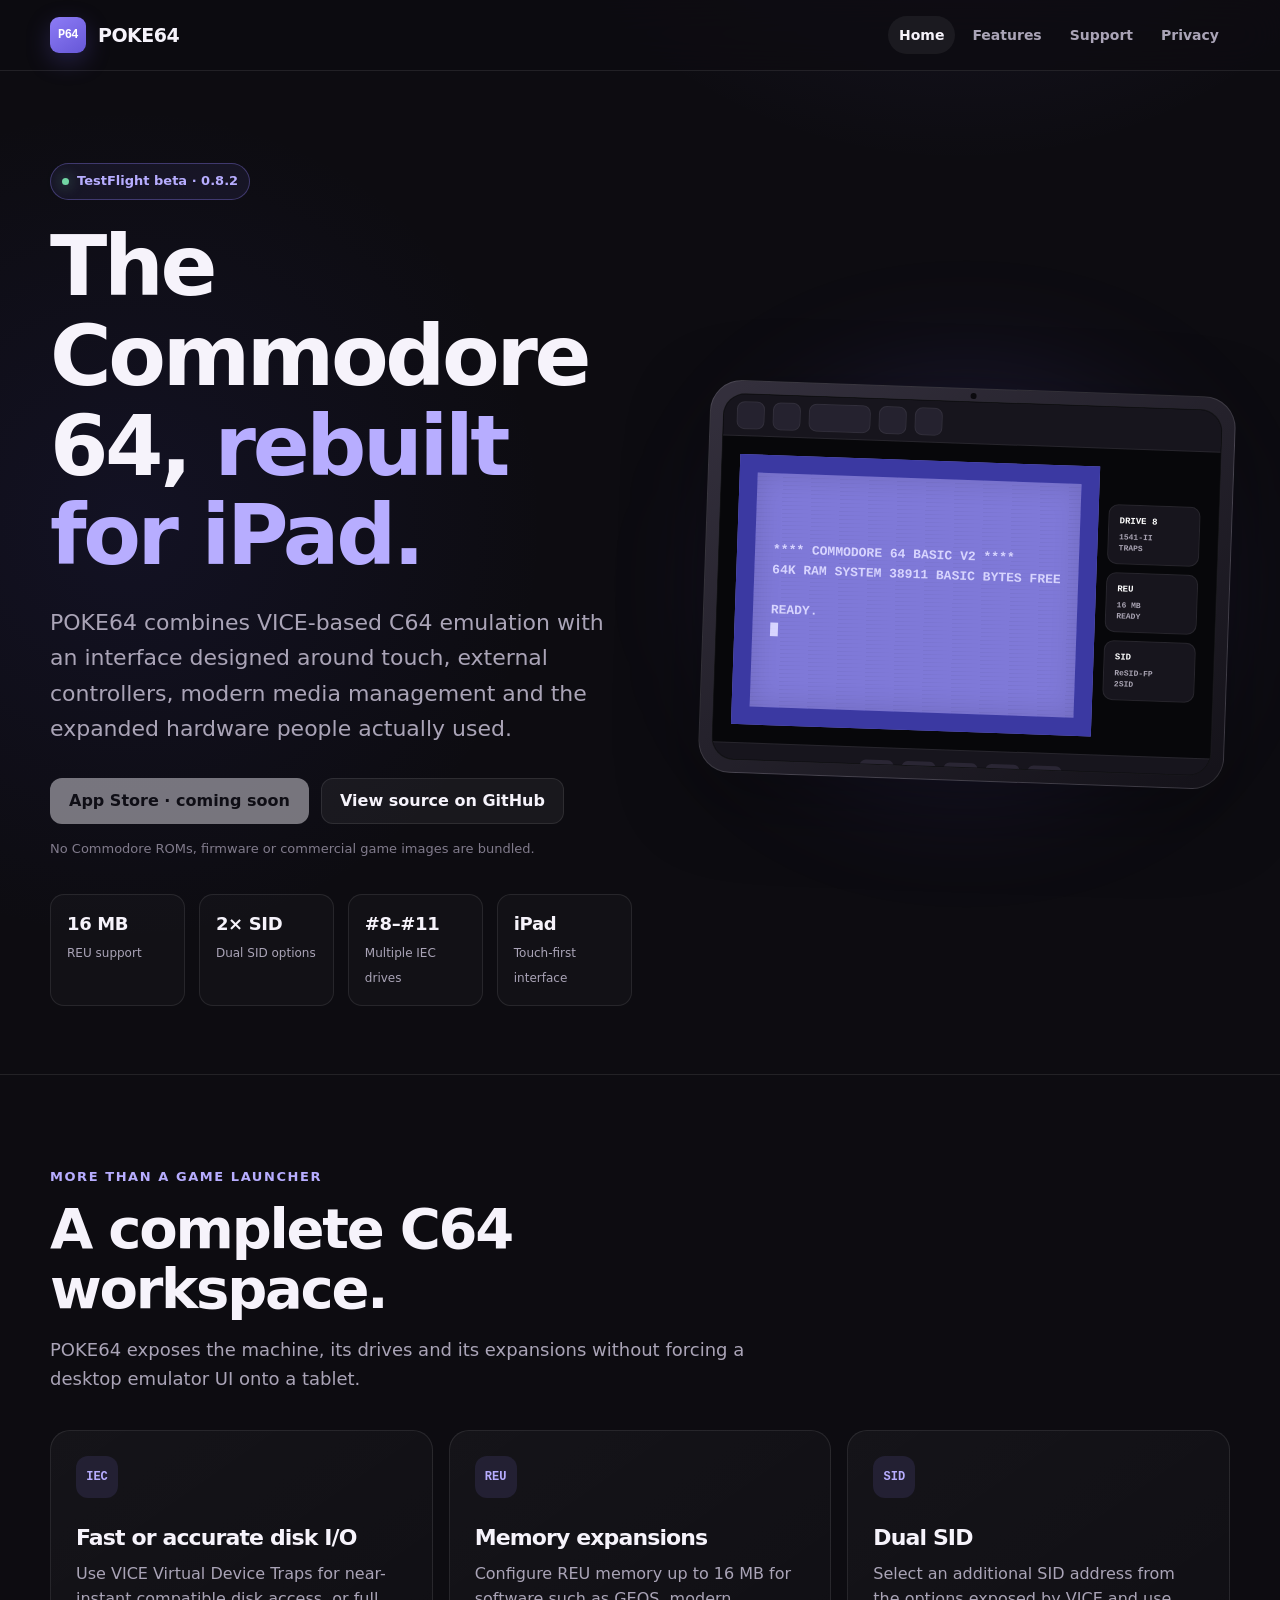
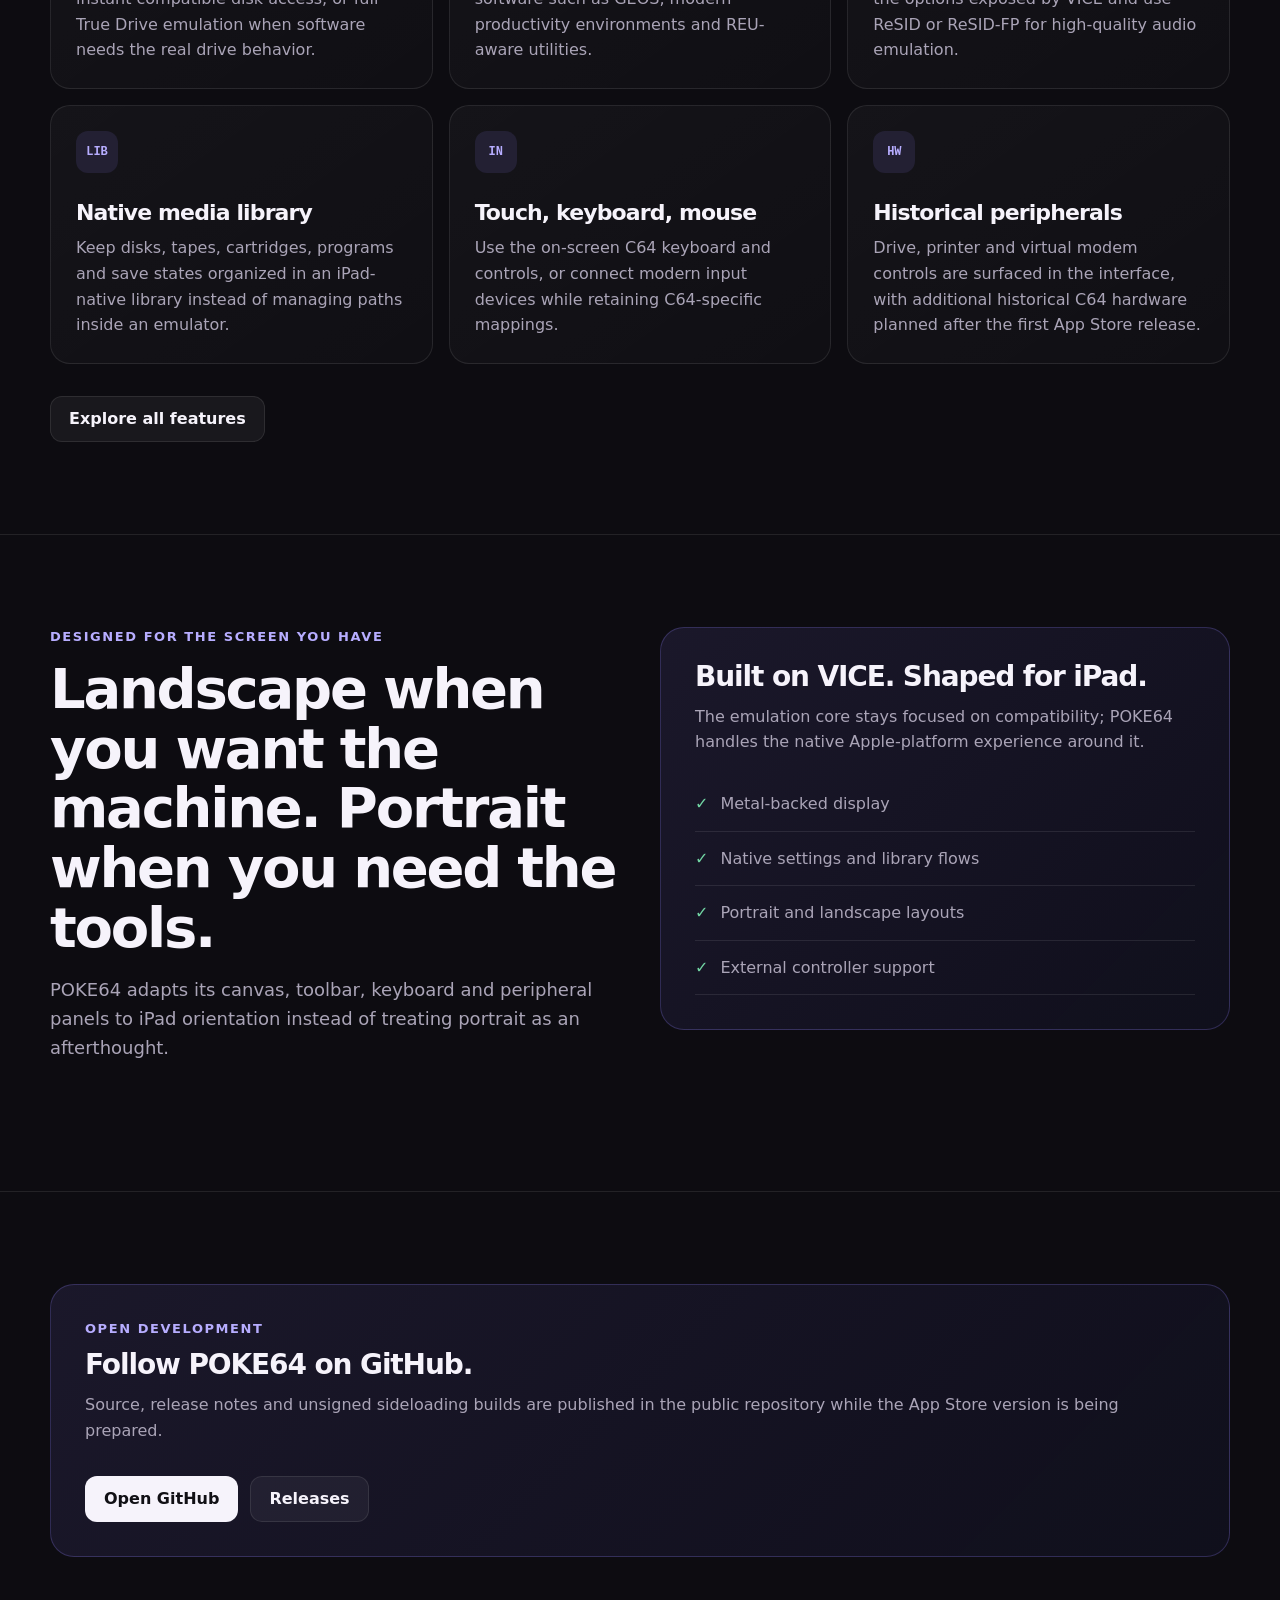
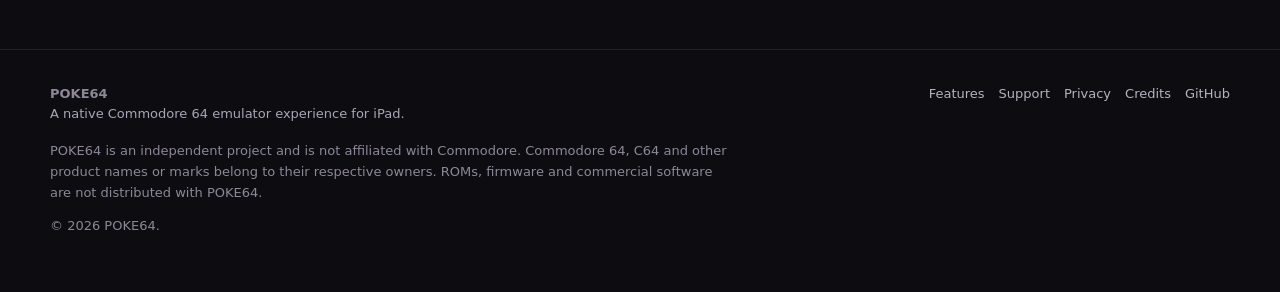
==== index.html @ 87b00bc0 "Initial POKE64 website" ====
<!doctype html>
<html lang="en">
<head>
  <meta charset="utf-8">
  <meta name="viewport" content="width=device-width, initial-scale=1">
  <title>POKE64 — Commodore 64 emulation for iPad</title>
  <meta name="description" content="POKE64 is a native iPad Commodore 64 emulator experience built on VICE, with modern media management, REU, Dual SID and advanced drive support.">
  <meta name="theme-color" content="#0d0c11">
  <meta property="og:type" content="website">
  <meta property="og:title" content="POKE64 — Commodore 64 emulation for iPad">
  <meta property="og:description" content="POKE64 is a native iPad Commodore 64 emulator experience built on VICE, with modern media management, REU, Dual SID and advanced drive support.">
  
  <link rel="icon" href="assets/img/favicon.svg" type="image/svg+xml">
  <link rel="manifest" href="site.webmanifest">
  <link rel="stylesheet" href="assets/css/main.css">
</head>
<body data-page="home">
  <header class="site-header">
    <div class="shell header-inner">
      <a class="brand" href="index.html" aria-label="POKE64 home">
        <span class="brand-mark" aria-hidden="true">P64</span>
        <span class="brand-word">POKE64</span>
      </a>
      <nav class="nav" aria-label="Primary navigation"><a href="index.html" data-nav="home">Home</a><a href="features.html" data-nav="features">Features</a><a href="support.html" data-nav="support">Support</a><a href="privacy.html" data-nav="privacy">Privacy</a></nav>
    </div>
  </header>

  <main>
<section class="hero">
  <div class="shell hero-grid">
    <div>
      <div class="eyebrow"><span class="eyebrow-dot"></span> TestFlight beta · 0.8.2</div>
      <h1>The Commodore 64, <span>rebuilt for iPad.</span></h1>
      <p class="lede">POKE64 combines VICE-based C64 emulation with an interface designed around touch, external controllers, modern media management and the expanded hardware people actually used.</p>
      <div class="actions">
        <a class="button primary is-disabled" href="#" data-site-link="appStore" aria-disabled="true">App Store · coming soon</a>
        <a class="button secondary" href="#" data-site-link="github">View source on GitHub</a>
      </div>
      <p class="hero-note">No Commodore ROMs, firmware or commercial game images are bundled.</p>
      <div class="stat-row" aria-label="POKE64 highlights">
        <div class="stat"><strong>16 MB</strong><span>REU support</span></div>
        <div class="stat"><strong>2× SID</strong><span>Dual SID options</span></div>
        <div class="stat"><strong>#8–#11</strong><span>Multiple IEC drives</span></div>
        <div class="stat"><strong>iPad</strong><span>Touch-first interface</span></div>
      </div>
    </div>

    <div class="device-stage" aria-label="Stylized POKE64 interface preview">
      <div class="glow"></div>
      <div class="ipad">
        <div class="screen">
          <div class="mock-toolbar" aria-hidden="true">
            <span class="mock-pill"></span><span class="mock-pill"></span><span class="mock-pill wide"></span><span class="mock-pill"></span><span class="mock-pill"></span>
          </div>
          <div class="c64-wrap">
            <div class="c64-display">
              <div class="c64-text">**** COMMODORE 64 BASIC V2 ****
64K RAM SYSTEM  38911 BASIC BYTES FREE

READY.
█</div>
            </div>
            <div class="mock-rail" aria-hidden="true">
              <div class="mock-card"><strong>DRIVE 8</strong>1541-II<br>TRAPS</div>
              <div class="mock-card"><strong>REU</strong>16 MB<br>READY</div>
              <div class="mock-card"><strong>SID</strong>ReSID-FP<br>2SID</div>
            </div>
          </div>
          <div class="mock-bottom" aria-hidden="true"><span class="key"></span><span class="key"></span><span class="key"></span><span class="key"></span><span class="key"></span></div>
        </div>
      </div>
    </div>
  </div>
</section>

<section class="section" id="features">
  <div class="shell">
    <div class="section-head">
      <div class="kicker">More than a game launcher</div>
      <h2>A complete C64 workspace.</h2>
      <p>POKE64 exposes the machine, its drives and its expansions without forcing a desktop emulator UI onto a tablet.</p>
    </div>
    <div class="cards">
      <article class="card"><div class="card-icon">IEC</div><h3>Fast or accurate disk I/O</h3><p>Use VICE Virtual Device Traps for near-instant compatible disk access, or full True Drive emulation when software needs the real drive behavior.</p></article>
      <article class="card"><div class="card-icon">REU</div><h3>Memory expansions</h3><p>Configure REU memory up to 16 MB for software such as GEOS, modern productivity environments and REU-aware utilities.</p></article>
      <article class="card"><div class="card-icon">SID</div><h3>Dual SID</h3><p>Select an additional SID address from the options exposed by VICE and use ReSID or ReSID-FP for high-quality audio emulation.</p></article>
      <article class="card"><div class="card-icon">LIB</div><h3>Native media library</h3><p>Keep disks, tapes, cartridges, programs and save states organized in an iPad-native library instead of managing paths inside an emulator.</p></article>
      <article class="card"><div class="card-icon">IN</div><h3>Touch, keyboard, mouse</h3><p>Use the on-screen C64 keyboard and controls, or connect modern input devices while retaining C64-specific mappings.</p></article>
      <article class="card"><div class="card-icon">HW</div><h3>Historical peripherals</h3><p>Drive, printer and virtual modem controls are surfaced in the interface, with additional historical C64 hardware planned after the first App Store release.</p></article>
    </div>
    <div class="actions"><a class="button secondary" href="features.html">Explore all features</a></div>
  </div>
</section>

<section class="section">
  <div class="shell split">
    <div class="section-head">
      <div class="kicker">Designed for the screen you have</div>
      <h2>Landscape when you want the machine. Portrait when you need the tools.</h2>
      <p>POKE64 adapts its canvas, toolbar, keyboard and peripheral panels to iPad orientation instead of treating portrait as an afterthought.</p>
    </div>
    <div class="callout">
      <h3>Built on VICE. Shaped for iPad.</h3>
      <p>The emulation core stays focused on compatibility; POKE64 handles the native Apple-platform experience around it.</p>
      <ul class="list-clean">
        <li>Metal-backed display</li>
        <li>Native settings and library flows</li>
        <li>Portrait and landscape layouts</li>
        <li>External controller support</li>
      </ul>
    </div>
  </div>
</section>

<section class="section">
  <div class="shell">
    <div class="callout">
      <div class="kicker">Open development</div>
      <h3>Follow POKE64 on GitHub.</h3>
      <p>Source, release notes and unsigned sideloading builds are published in the public repository while the App Store version is being prepared.</p>
      <div class="actions">
        <a class="button primary" href="#" data-site-link="github">Open GitHub</a>
        <a class="button secondary" href="#" data-site-link="releases">Releases</a>
      </div>
    </div>
  </div>
</section>
</main>

  <footer class="site-footer">
    <div class="shell">
      <div class="footer-grid">
        <div><strong>POKE64</strong><br><span class="muted">A native Commodore 64 emulator experience for iPad.</span></div>
        <div class="footer-links">
          <a href="features.html">Features</a>
          <a href="support.html">Support</a>
          <a href="privacy.html">Privacy</a>
          <a href="credits.html">Credits</a>
          <a href="#" data-site-link="github">GitHub</a>
        </div>
      </div>
      <p class="legal">POKE64 is an independent project and is not affiliated with Commodore. Commodore 64, C64 and other product names or marks belong to their respective owners. ROMs, firmware and commercial software are not distributed with POKE64.</p>
      <p>© <span data-current-year></span> POKE64.</p>
    </div>
  </footer>
  <script src="assets/js/config.js"></script>
  <script src="assets/js/site.js"></script>
</body>
</html>
---- assets/css/main.css ----
:root {
  --bg: #0d0c11;
  --bg-soft: #15131b;
  --panel: #1b1823;
  --panel-2: #201d2b;
  --text: #f6f3fb;
  --muted: #aaa4b7;
  --line: rgba(255,255,255,.09);
  --accent: #8d7cf6;
  --accent-2: #b7adff;
  --c64-blue: #3b39a2;
  --c64-light: #7f79d8;
  --success: #72d6a4;
  --max: 1180px;
  --shadow: 0 24px 80px rgba(0,0,0,.34);
}

* { box-sizing: border-box; }
html { scroll-behavior: smooth; }
body {
  margin: 0;
  background:
    radial-gradient(circle at 75% -10%, rgba(141,124,246,.15), transparent 32rem),
    radial-gradient(circle at 10% 15%, rgba(59,57,162,.13), transparent 26rem),
    var(--bg);
  color: var(--text);
  font-family: Inter, ui-sans-serif, system-ui, -apple-system, BlinkMacSystemFont, "SF Pro Display", "Segoe UI", sans-serif;
  line-height: 1.6;
  text-rendering: optimizeLegibility;
}

a { color: inherit; }
img { max-width: 100%; display: block; }
button, a { -webkit-tap-highlight-color: transparent; }

.shell { width: min(calc(100% - 40px), var(--max)); margin-inline: auto; }

.site-header {
  position: sticky;
  top: 0;
  z-index: 20;
  backdrop-filter: blur(18px);
  background: rgba(13,12,17,.78);
  border-bottom: 1px solid var(--line);
}
.header-inner {
  min-height: 70px;
  display: flex;
  align-items: center;
  justify-content: space-between;
  gap: 24px;
}
.brand {
  display: inline-flex;
  align-items: center;
  gap: 12px;
  text-decoration: none;
  font-weight: 800;
  letter-spacing: -.03em;
}
.brand-mark {
  width: 36px;
  height: 36px;
  border-radius: 9px;
  display: grid;
  place-items: center;
  background: linear-gradient(145deg, var(--accent), #6657d7);
  color: white;
  box-shadow: 0 8px 24px rgba(108,92,231,.25);
  font: 800 12px/1 ui-monospace, SFMono-Regular, Menlo, monospace;
}
.brand-word { font-size: 19px; }
.nav { display: flex; align-items: center; gap: 6px; flex-wrap: wrap; justify-content: flex-end; }
.nav a {
  text-decoration: none;
  color: var(--muted);
  padding: 8px 11px;
  border-radius: 999px;
  font-size: 14px;
  font-weight: 650;
}
.nav a:hover, .nav a[aria-current="page"] { color: var(--text); background: rgba(255,255,255,.06); }

.hero { padding: 92px 0 68px; }
.hero-grid {
  display: grid;
  grid-template-columns: 1.05fr .95fr;
  gap: 72px;
  align-items: center;
}
.eyebrow {
  display: inline-flex;
  align-items: center;
  gap: 8px;
  padding: 7px 11px;
  border: 1px solid rgba(141,124,246,.35);
  border-radius: 999px;
  color: var(--accent-2);
  background: rgba(141,124,246,.08);
  font-size: 13px;
  font-weight: 750;
}
.eyebrow-dot { width: 7px; height: 7px; border-radius: 50%; background: var(--success); box-shadow: 0 0 14px rgba(114,214,164,.7); }
h1, h2, h3 { line-height: 1.07; letter-spacing: -.04em; margin: 0; }
h1 { font-size: clamp(48px, 7vw, 84px); margin-top: 22px; max-width: 780px; }
h1 span { color: var(--accent-2); }
.lede { font-size: clamp(18px, 2vw, 22px); color: var(--muted); max-width: 720px; margin: 24px 0 0; }
.actions { display: flex; flex-wrap: wrap; gap: 12px; margin-top: 32px; }
.button {
  display: inline-flex;
  align-items: center;
  justify-content: center;
  min-height: 46px;
  padding: 0 18px;
  border-radius: 12px;
  text-decoration: none;
  font-weight: 750;
  border: 1px solid transparent;
  transition: transform .18s ease, background .18s ease, border-color .18s ease;
}
.button:hover { transform: translateY(-1px); }
.button.primary { background: var(--text); color: #111015; }
.button.secondary { background: rgba(255,255,255,.05); border-color: var(--line); color: var(--text); }
.button.is-disabled { opacity: .45; cursor: not-allowed; transform: none; }
.hero-note { margin-top: 15px; font-size: 13px; color: #817b8c; }

.device-stage { position: relative; min-height: 520px; display: grid; place-items: center; }
.glow { position: absolute; inset: 15% 10%; border-radius: 50%; background: rgba(108,92,231,.22); filter: blur(70px); }
.ipad {
  width: min(100%, 530px);
  aspect-ratio: 1.34;
  position: relative;
  border-radius: 32px;
  padding: 12px;
  background: linear-gradient(145deg, #34303d, #141219);
  border: 1px solid rgba(255,255,255,.11);
  box-shadow: var(--shadow);
  transform: rotate(2deg);
}
.ipad::after { content: ""; position: absolute; width: 6px; height: 6px; border-radius: 50%; background: #0b0a0e; left: 50%; top: 4px; transform: translateX(-50%); }
.screen {
  height: 100%;
  border-radius: 23px;
  overflow: hidden;
  background: #07070a;
  border: 1px solid rgba(255,255,255,.05);
  display: grid;
  grid-template-rows: 42px 1fr 52px;
}
.mock-toolbar { display: flex; align-items: center; gap: 8px; padding: 0 13px; border-bottom: 1px solid rgba(255,255,255,.07); background: #17151d; }
.mock-pill { width: 28px; height: 28px; border-radius: 8px; background: #25222f; border: 1px solid rgba(255,255,255,.06); }
.mock-pill.wide { width: 62px; }
.c64-wrap { display: grid; grid-template-columns: 1fr 92px; gap: 10px; padding: 18px; align-items: center; }
.c64-display {
  aspect-ratio: 4/3;
  background: var(--c64-light);
  border: 18px solid var(--c64-blue);
  display: grid;
  place-items: center;
  box-shadow: inset 0 0 28px rgba(0,0,0,.12);
  position: relative;
}
.c64-text {
  color: #d8d5ff;
  font: 700 clamp(9px, 1.2vw, 13px)/1.55 ui-monospace, SFMono-Regular, Menlo, monospace;
  white-space: pre-line;
  text-align: left;
}
.c64-display::after {
  content: "";
  position: absolute;
  inset: 0;
  background: repeating-linear-gradient(to bottom, transparent 0 3px, rgba(0,0,0,.045) 4px);
  pointer-events: none;
}
.mock-rail { display: grid; gap: 8px; }
.mock-card { padding: 10px; border-radius: 10px; border: 1px solid rgba(255,255,255,.07); background: #17151d; color: #a9a4b3; font: 600 8px/1.4 ui-monospace, monospace; }
.mock-card strong { color: white; display: block; margin-bottom: 3px; font-size: 9px; }
.mock-bottom { display: flex; align-items: center; justify-content: center; gap: 8px; border-top: 1px solid rgba(255,255,255,.07); background: #17151d; }
.key { height: 27px; min-width: 34px; border-radius: 6px; background: #2a2634; border-bottom: 2px solid #0f0e13; }

.stat-row { display: grid; grid-template-columns: repeat(4, 1fr); gap: 14px; margin-top: 34px; }
.stat { padding: 15px 16px; border: 1px solid var(--line); border-radius: 14px; background: rgba(255,255,255,.025); }
.stat strong { display: block; font-size: 18px; letter-spacing: -.02em; }
.stat span { color: var(--muted); font-size: 12px; }

.section { padding: 92px 0; border-top: 1px solid var(--line); }
.section-head { max-width: 720px; margin-bottom: 36px; }
.kicker { color: var(--accent-2); font-size: 13px; font-weight: 800; text-transform: uppercase; letter-spacing: .12em; margin-bottom: 11px; }
h2 { font-size: clamp(34px, 5vw, 56px); }
.section-head p, .body-copy { color: var(--muted); font-size: 18px; margin: 18px 0 0; }

.cards { display: grid; grid-template-columns: repeat(3, 1fr); gap: 16px; }
.card { min-height: 245px; padding: 25px; border-radius: 20px; border: 1px solid var(--line); background: linear-gradient(145deg, rgba(255,255,255,.035), rgba(255,255,255,.014)); }
.card-icon { width: 42px; height: 42px; display: grid; place-items: center; border-radius: 12px; background: rgba(141,124,246,.12); color: var(--accent-2); font: 800 12px/1 ui-monospace, monospace; margin-bottom: 28px; }
.card h3 { font-size: 22px; margin-bottom: 11px; }
.card p { margin: 0; color: var(--muted); }

.split { display: grid; grid-template-columns: 1fr 1fr; gap: 40px; align-items: start; }
.list-clean { list-style: none; padding: 0; margin: 22px 0 0; }
.list-clean li { padding: 14px 0; border-bottom: 1px solid var(--line); display: flex; gap: 12px; color: var(--muted); }
.list-clean li::before { content: "✓"; color: var(--success); font-weight: 900; }

.callout { padding: 34px; border-radius: 24px; border: 1px solid rgba(141,124,246,.25); background: linear-gradient(135deg, rgba(141,124,246,.11), rgba(59,57,162,.08)); }
.callout h3 { font-size: 28px; }
.callout p { color: var(--muted); margin: 12px 0 0; }

.page-hero { padding: 78px 0 54px; border-bottom: 1px solid var(--line); }
.page-hero h1 { font-size: clamp(42px, 6vw, 68px); max-width: 900px; }
.page-hero p { max-width: 760px; color: var(--muted); font-size: 20px; margin: 18px 0 0; }
.prose { width: min(calc(100% - 40px), 860px); margin: 0 auto; padding: 68px 0 100px; }
.prose h2 { font-size: 30px; margin: 52px 0 14px; }
.prose h3 { font-size: 21px; margin: 32px 0 10px; }
.prose p, .prose li { color: #c0bac9; }
.prose ul { padding-left: 22px; }
.prose a { color: var(--accent-2); }
.notice { padding: 18px 20px; border: 1px solid var(--line); border-radius: 14px; background: var(--panel); color: var(--muted); }
.support-grid { display: grid; grid-template-columns: repeat(2, 1fr); gap: 16px; margin: 30px 0 12px; }
.support-card { padding: 24px; border: 1px solid var(--line); background: var(--panel); border-radius: 18px; }
.support-card h3 { margin-top: 0; }

.site-footer { border-top: 1px solid var(--line); padding: 34px 0 42px; color: #8d8797; font-size: 13px; }
.footer-grid { display: flex; justify-content: space-between; gap: 26px; align-items: flex-start; }
.footer-links { display: flex; flex-wrap: wrap; gap: 14px; }
.footer-links a { color: #b8b1c1; text-decoration: none; }
.footer-links a:hover { text-decoration: underline; }
.legal { max-width: 680px; margin-top: 16px; }

.mono { font-family: ui-monospace, SFMono-Regular, Menlo, Consolas, monospace; }
.muted { color: var(--muted); }

@media (max-width: 900px) {
  .hero { padding-top: 64px; }
  .hero-grid, .split { grid-template-columns: 1fr; }
  .hero-grid { gap: 36px; }
  .device-stage { min-height: 0; }
  .ipad { transform: none; }
  .cards { grid-template-columns: 1fr 1fr; }
  .stat-row { grid-template-columns: 1fr 1fr; }
}

@media (max-width: 620px) {
  .shell { width: min(calc(100% - 28px), var(--max)); }
  .header-inner { min-height: auto; padding: 12px 0; align-items: flex-start; flex-direction: column; gap: 9px; }
  .nav { justify-content: flex-start; gap: 2px; }
  .nav a { padding: 7px 9px; }
  .hero { padding: 52px 0 52px; }
  .cards, .support-grid { grid-template-columns: 1fr; }
  .section { padding: 68px 0; }
  .c64-wrap { grid-template-columns: 1fr; padding: 12px; }
  .mock-rail { grid-template-columns: repeat(3, 1fr); }
  .mock-card { min-height: 50px; }
  .ipad { border-radius: 24px; }
  .screen { border-radius: 16px; }
  .footer-grid { flex-direction: column; }
}

@media (prefers-reduced-motion: reduce) {
  html { scroll-behavior: auto; }
  * { transition: none !important; }
}
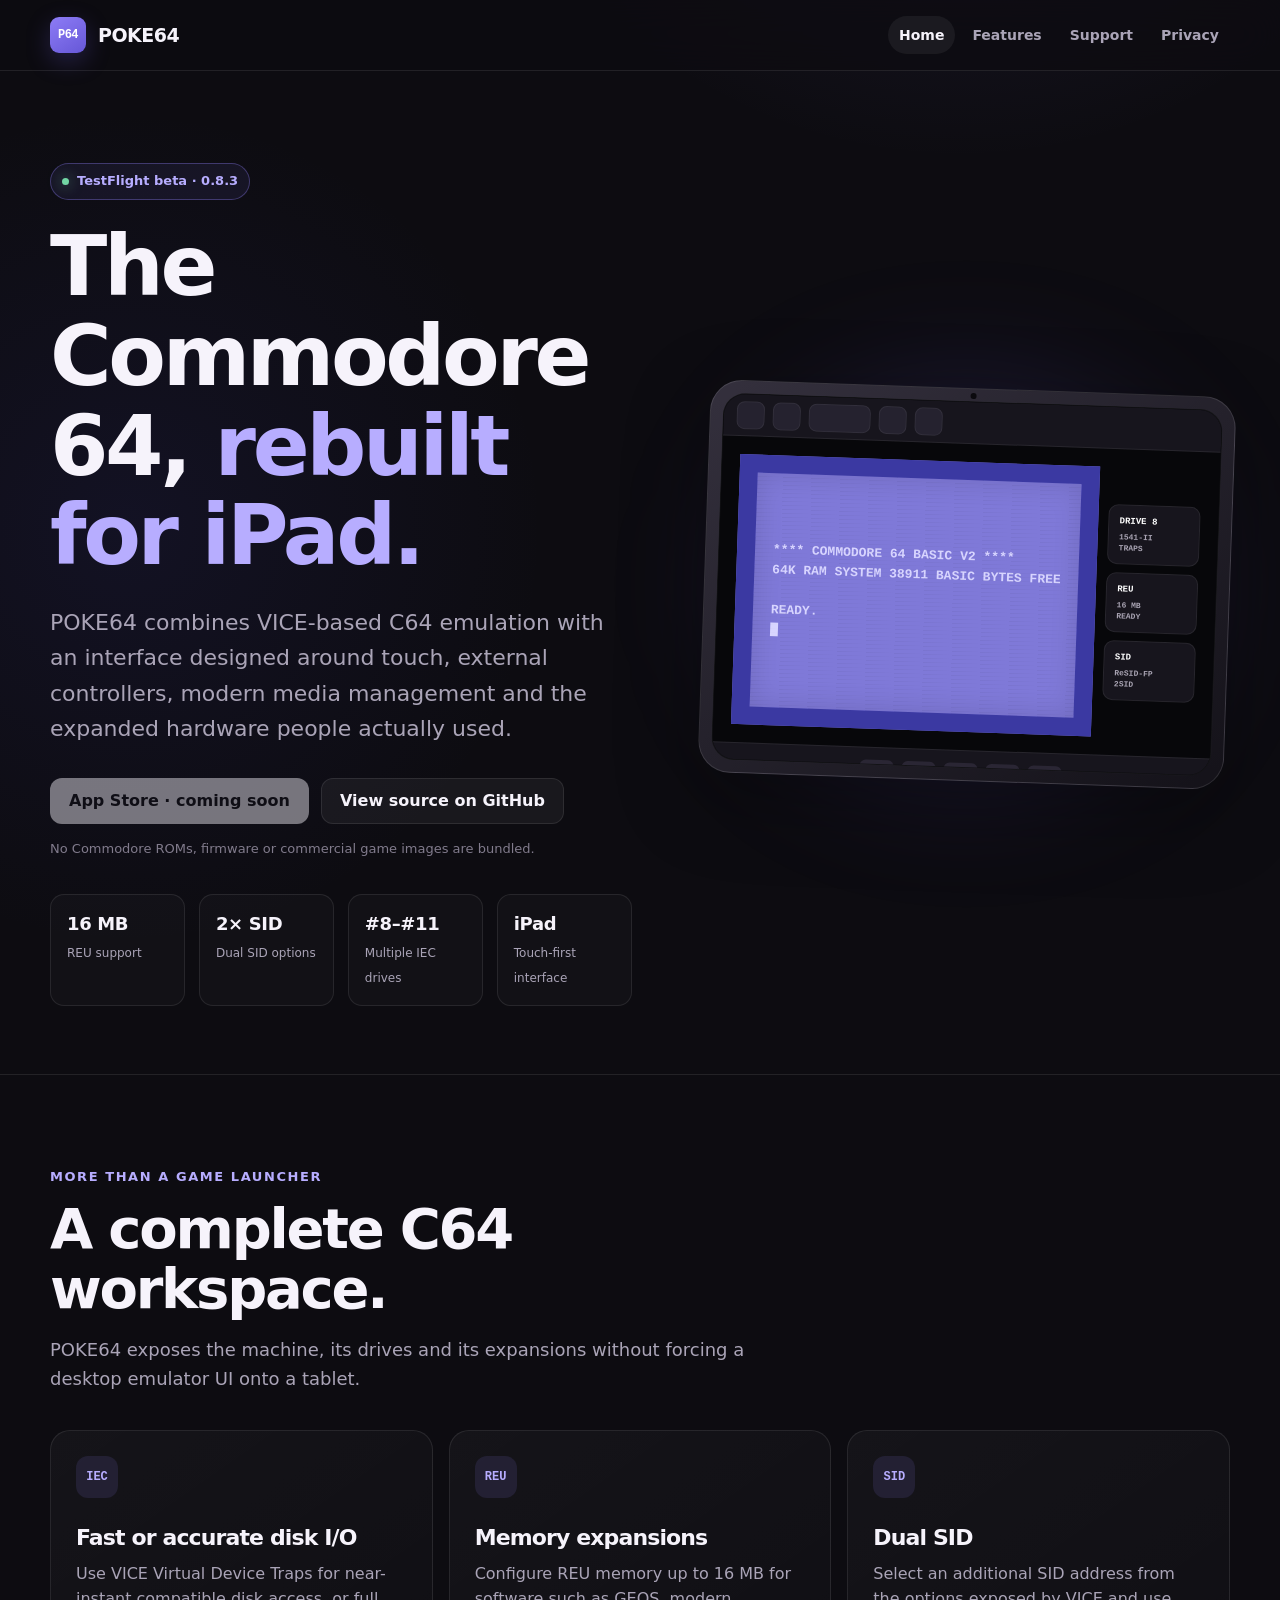
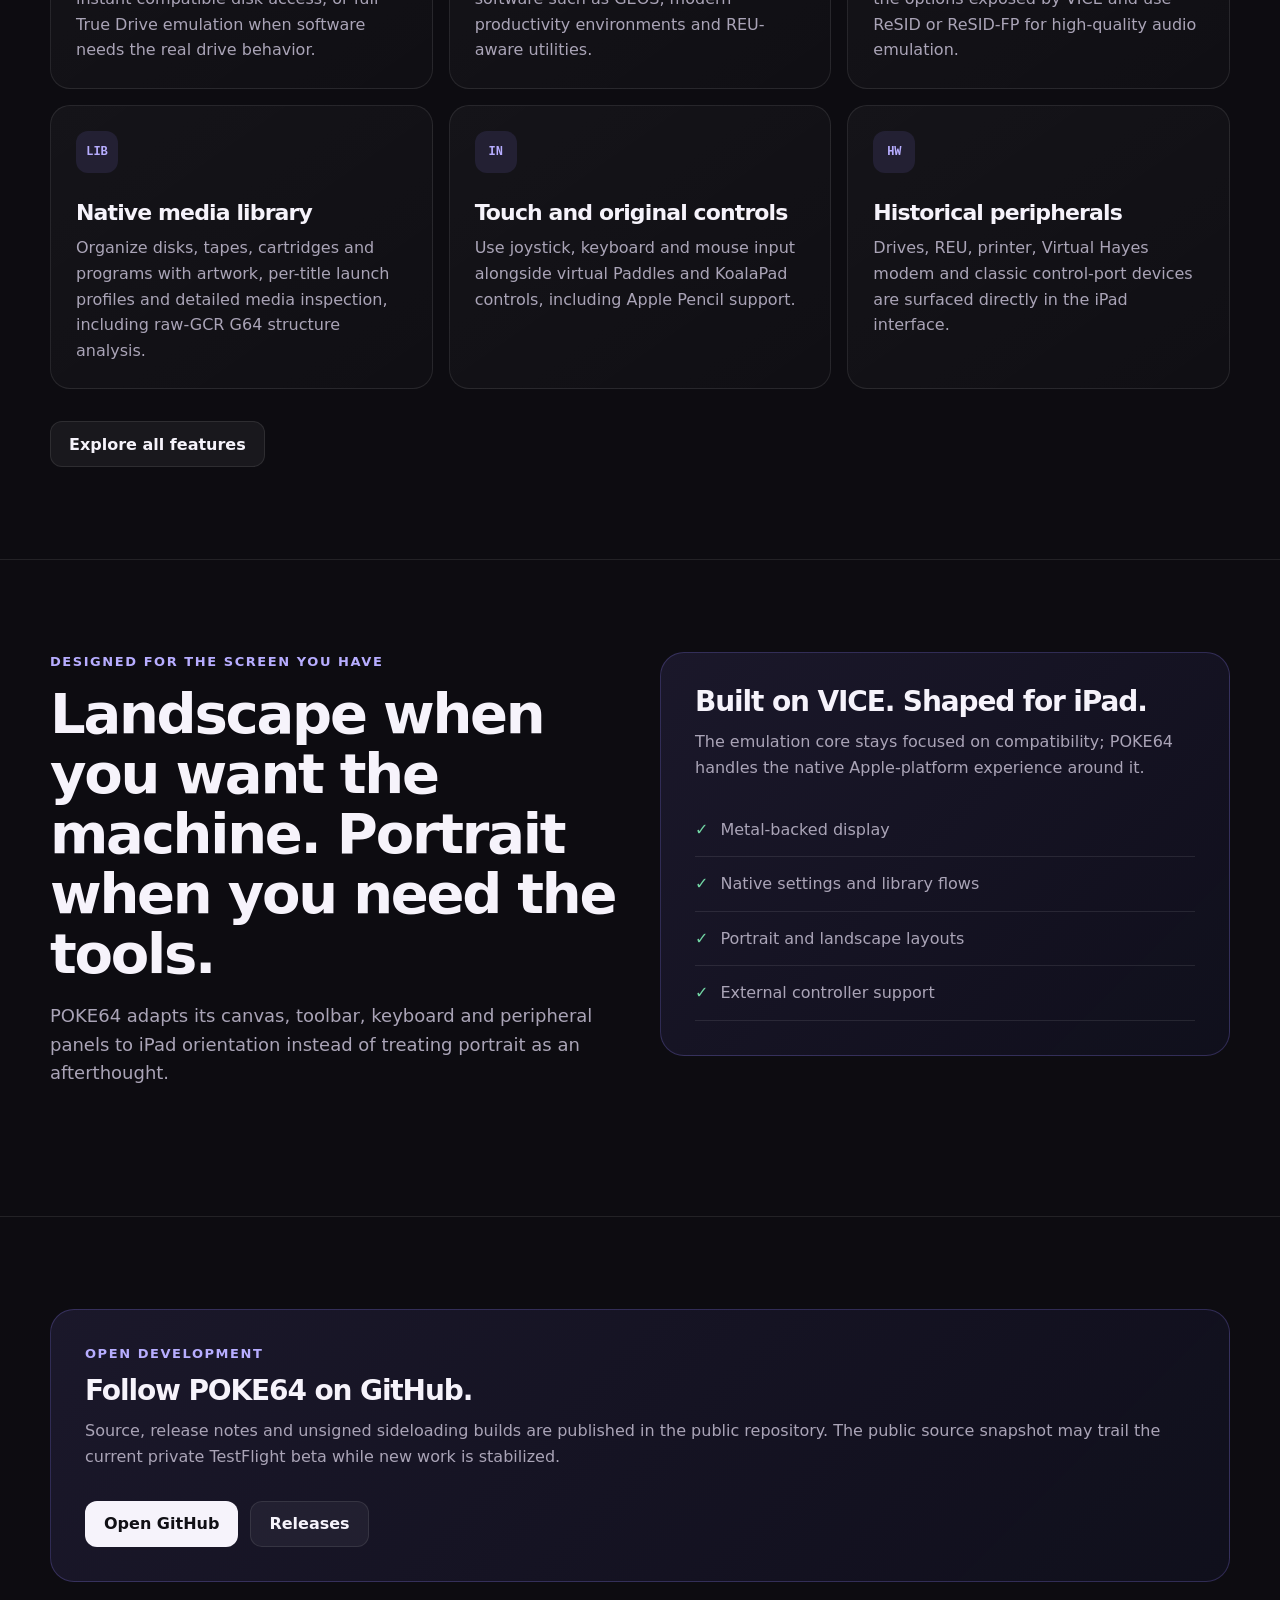
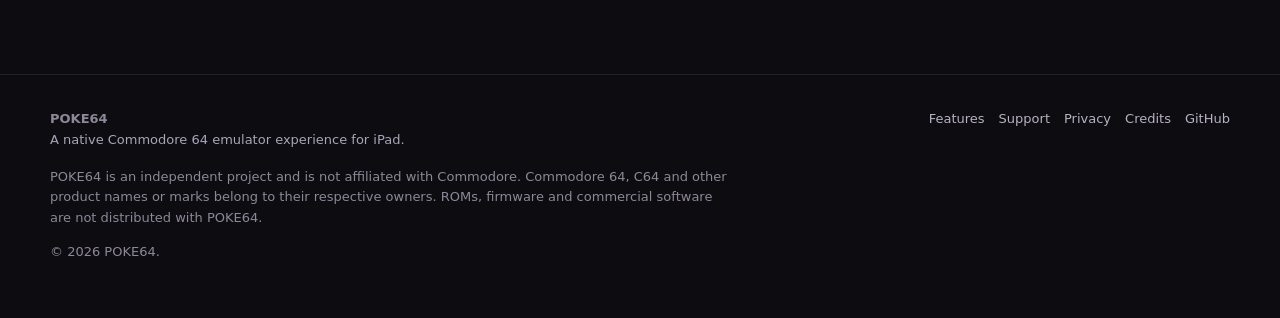
==== commit 8aeb5cc7: "docs: update website for TestFlight 0.8.3" ====
--- a/index.html
+++ b/index.html
@@ -29,7 +29,7 @@
 <section class="hero">
   <div class="shell hero-grid">
     <div>
-      <div class="eyebrow"><span class="eyebrow-dot"></span> TestFlight beta · 0.8.2</div>
+      <div class="eyebrow"><span class="eyebrow-dot"></span> TestFlight beta · 0.8.3</div>
       <h1>The Commodore 64, <span>rebuilt for iPad.</span></h1>
       <p class="lede">POKE64 combines VICE-based C64 emulation with an interface designed around touch, external controllers, modern media management and the expanded hardware people actually used.</p>
       <div class="actions">
@@ -84,9 +84,9 @@
       <article class="card"><div class="card-icon">IEC</div><h3>Fast or accurate disk I/O</h3><p>Use VICE Virtual Device Traps for near-instant compatible disk access, or full True Drive emulation when software needs the real drive behavior.</p></article>
       <article class="card"><div class="card-icon">REU</div><h3>Memory expansions</h3><p>Configure REU memory up to 16 MB for software such as GEOS, modern productivity environments and REU-aware utilities.</p></article>
       <article class="card"><div class="card-icon">SID</div><h3>Dual SID</h3><p>Select an additional SID address from the options exposed by VICE and use ReSID or ReSID-FP for high-quality audio emulation.</p></article>
-      <article class="card"><div class="card-icon">LIB</div><h3>Native media library</h3><p>Keep disks, tapes, cartridges, programs and save states organized in an iPad-native library instead of managing paths inside an emulator.</p></article>
-      <article class="card"><div class="card-icon">IN</div><h3>Touch, keyboard, mouse</h3><p>Use the on-screen C64 keyboard and controls, or connect modern input devices while retaining C64-specific mappings.</p></article>
-      <article class="card"><div class="card-icon">HW</div><h3>Historical peripherals</h3><p>Drive, printer and virtual modem controls are surfaced in the interface, with additional historical C64 hardware planned after the first App Store release.</p></article>
+      <article class="card"><div class="card-icon">LIB</div><h3>Native media library</h3><p>Organize disks, tapes, cartridges and programs with artwork, per-title launch profiles and detailed media inspection, including raw-GCR G64 structure analysis.</p></article>
+      <article class="card"><div class="card-icon">IN</div><h3>Touch and original controls</h3><p>Use joystick, keyboard and mouse input alongside virtual Paddles and KoalaPad controls, including Apple Pencil support.</p></article>
+      <article class="card"><div class="card-icon">HW</div><h3>Historical peripherals</h3><p>Drives, REU, printer, Virtual Hayes modem and classic control-port devices are surfaced directly in the iPad interface.</p></article>
     </div>
     <div class="actions"><a class="button secondary" href="features.html">Explore all features</a></div>
   </div>
@@ -117,7 +117,7 @@
     <div class="callout">
       <div class="kicker">Open development</div>
       <h3>Follow POKE64 on GitHub.</h3>
-      <p>Source, release notes and unsigned sideloading builds are published in the public repository while the App Store version is being prepared.</p>
+      <p>Source, release notes and unsigned sideloading builds are published in the public repository. The public source snapshot may trail the current private TestFlight beta while new work is stabilized.</p>
       <div class="actions">
         <a class="button primary" href="#" data-site-link="github">Open GitHub</a>
         <a class="button secondary" href="#" data-site-link="releases">Releases</a>
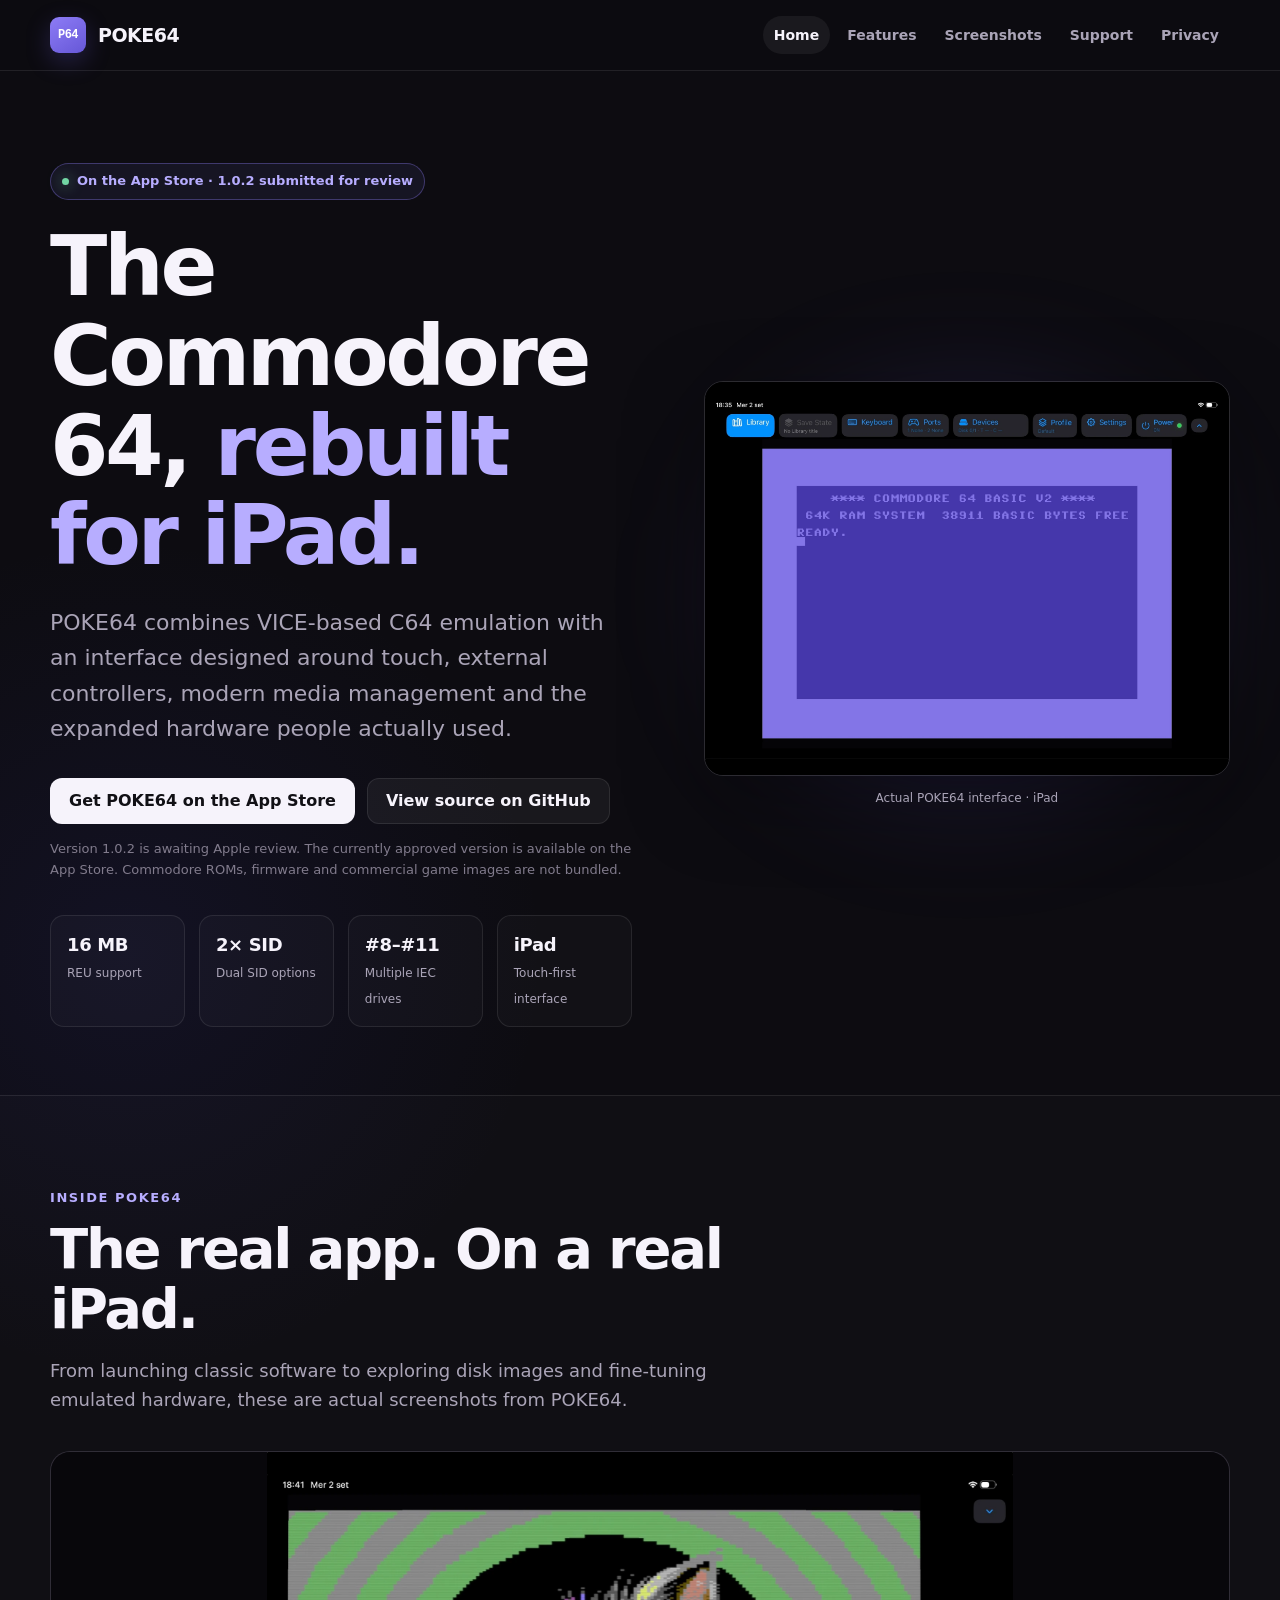
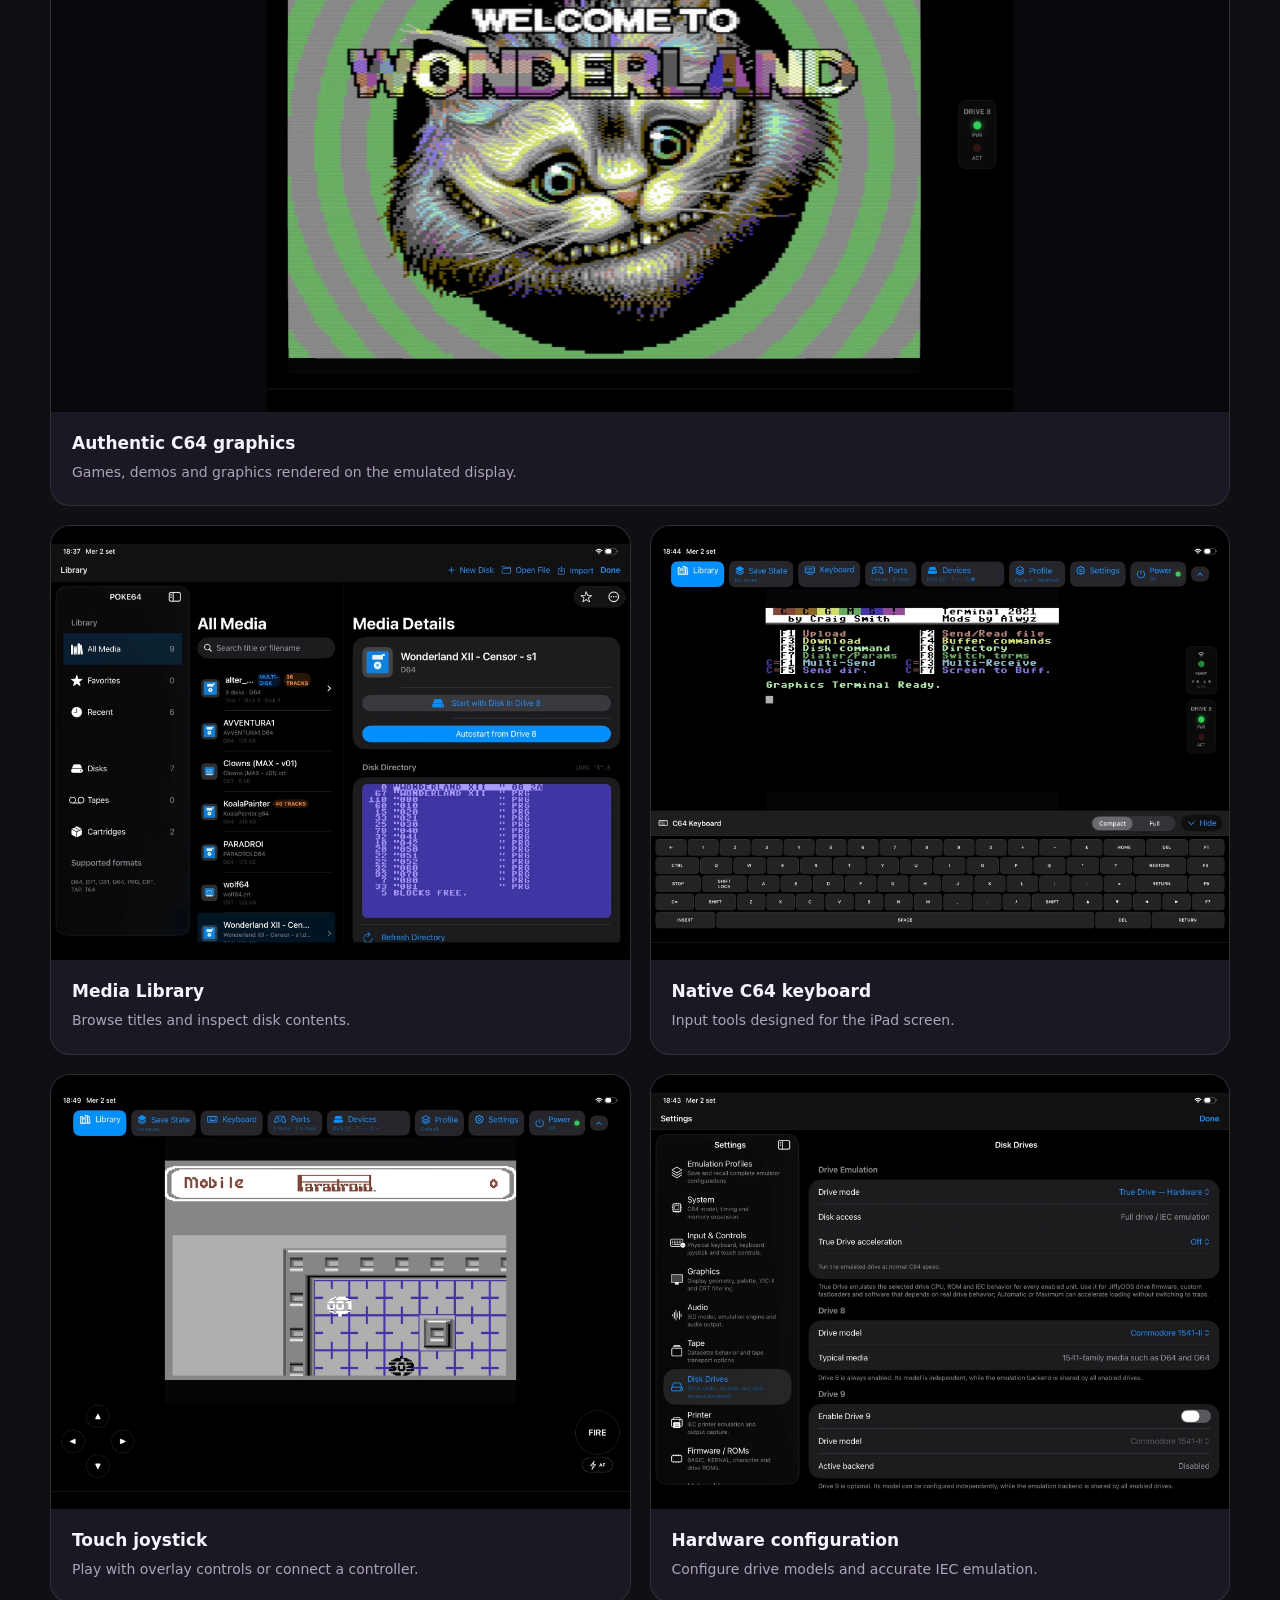
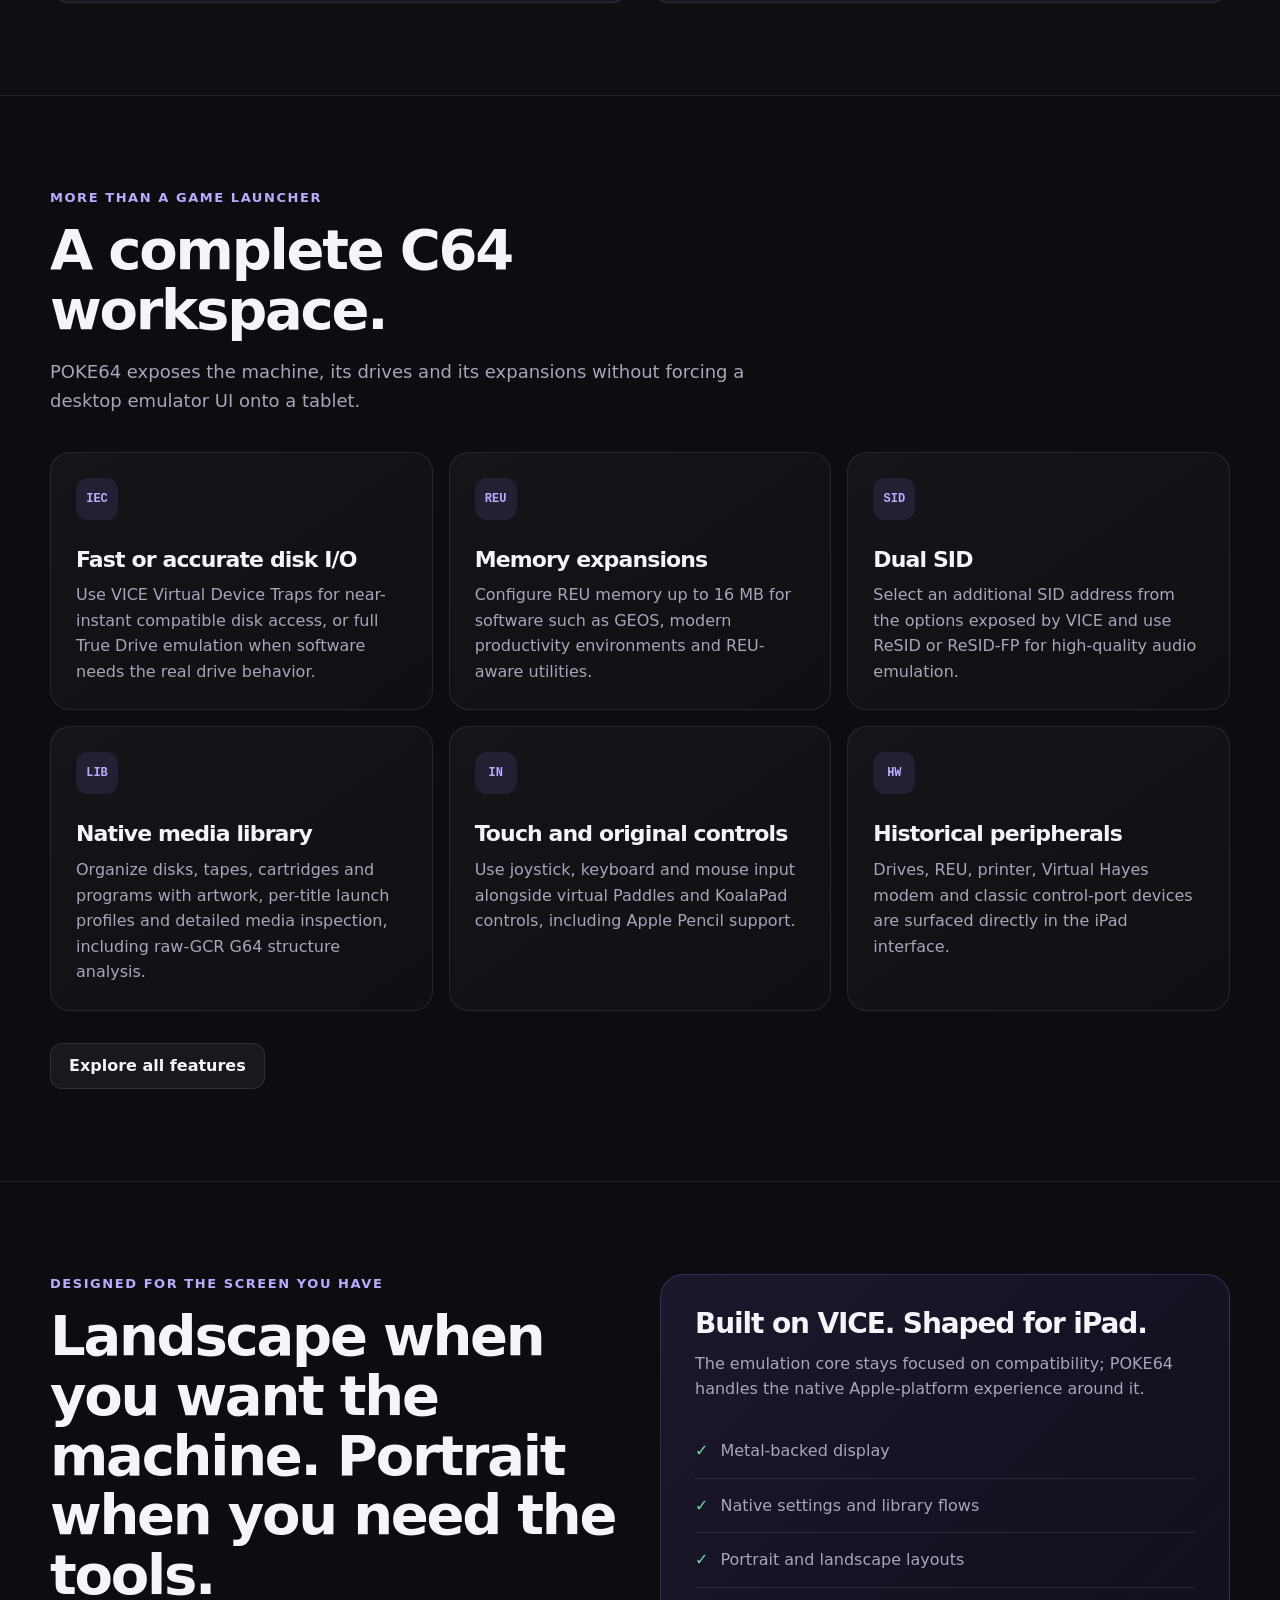
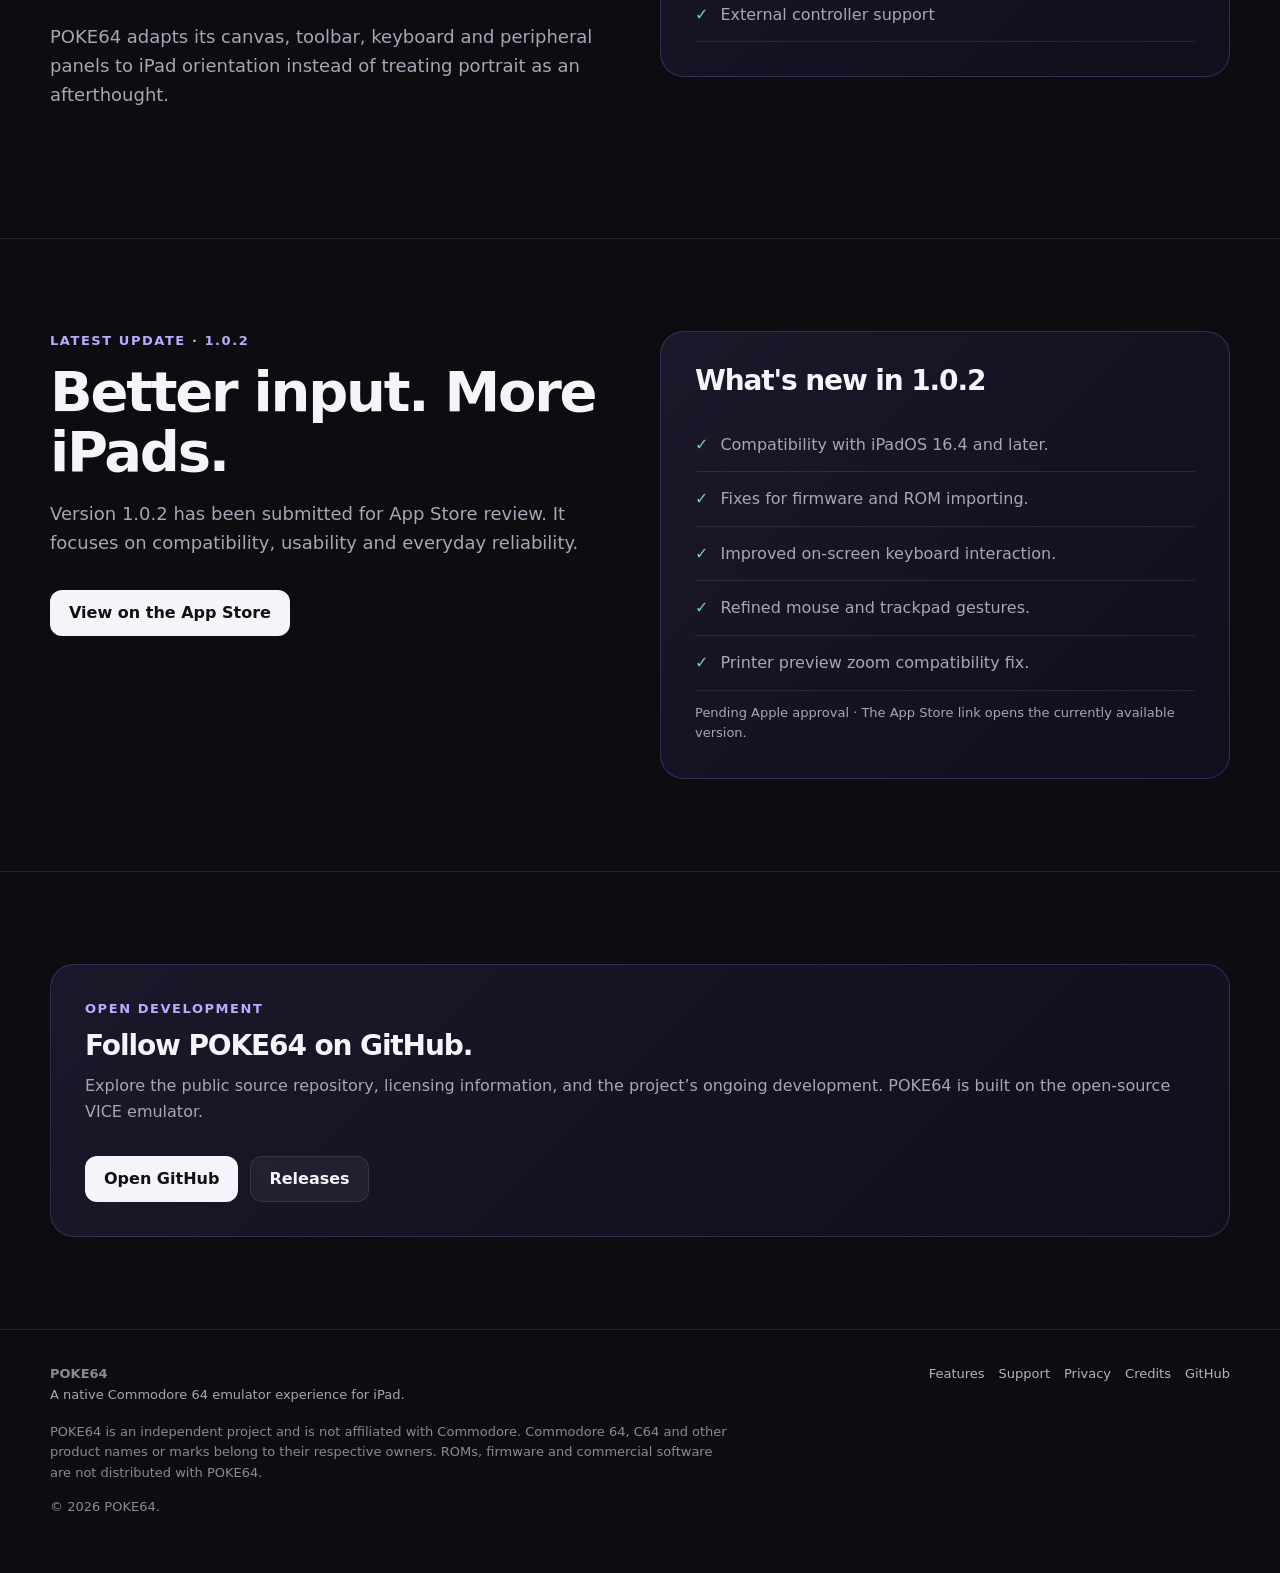
==== commit c583ea48: "website: add real screenshots and App Store launch updates" ====
--- a/index.html
+++ b/index.html
@@ -7,6 +7,7 @@
   <meta name="description" content="POKE64 is a native iPad Commodore 64 emulator experience built on VICE, with modern media management, REU, Dual SID and advanced drive support.">
   <meta name="theme-color" content="#0d0c11">
   <meta property="og:type" content="website">
+  <meta property="og:image" content="https://alexain.github.io/poke64-website/assets/screenshots/hero-c64.webp">
   <meta property="og:title" content="POKE64 — Commodore 64 emulation for iPad">
   <meta property="og:description" content="POKE64 is a native iPad Commodore 64 emulator experience built on VICE, with modern media management, REU, Dual SID and advanced drive support.">
   
@@ -21,7 +22,7 @@
         <span class="brand-mark" aria-hidden="true">P64</span>
         <span class="brand-word">POKE64</span>
       </a>
-      <nav class="nav" aria-label="Primary navigation"><a href="index.html" data-nav="home">Home</a><a href="features.html" data-nav="features">Features</a><a href="support.html" data-nav="support">Support</a><a href="privacy.html" data-nav="privacy">Privacy</a></nav>
+      <nav class="nav" aria-label="Primary navigation"><a href="index.html" data-nav="home">Home</a><a href="features.html" data-nav="features">Features</a><a href="index.html#screenshots">Screenshots</a><a href="support.html" data-nav="support">Support</a><a href="privacy.html" data-nav="privacy">Privacy</a></nav>
     </div>
   </header>
 
@@ -29,14 +30,14 @@
 <section class="hero">
   <div class="shell hero-grid">
     <div>
-      <div class="eyebrow"><span class="eyebrow-dot"></span> TestFlight beta · 0.8.3</div>
+      <div class="eyebrow"><span class="eyebrow-dot"></span> On the App Store · 1.0.2 submitted for review</div>
       <h1>The Commodore 64, <span>rebuilt for iPad.</span></h1>
       <p class="lede">POKE64 combines VICE-based C64 emulation with an interface designed around touch, external controllers, modern media management and the expanded hardware people actually used.</p>
       <div class="actions">
-        <a class="button primary is-disabled" href="#" data-site-link="appStore" aria-disabled="true">App Store · coming soon</a>
+        <a class="button primary" href="#" data-site-link="appStore">Get POKE64 on the App Store</a>
         <a class="button secondary" href="#" data-site-link="github">View source on GitHub</a>
       </div>
-      <p class="hero-note">No Commodore ROMs, firmware or commercial game images are bundled.</p>
+      <p class="hero-note">Version 1.0.2 is awaiting Apple review. The currently approved version is available on the App Store. Commodore ROMs, firmware and commercial game images are not bundled.</p>
       <div class="stat-row" aria-label="POKE64 highlights">
         <div class="stat"><strong>16 MB</strong><span>REU support</span></div>
         <div class="stat"><strong>2× SID</strong><span>Dual SID options</span></div>
@@ -45,30 +46,29 @@
       </div>
     </div>
 
-    <div class="device-stage" aria-label="Stylized POKE64 interface preview">
-      <div class="glow"></div>
-      <div class="ipad">
-        <div class="screen">
-          <div class="mock-toolbar" aria-hidden="true">
-            <span class="mock-pill"></span><span class="mock-pill"></span><span class="mock-pill wide"></span><span class="mock-pill"></span><span class="mock-pill"></span>
-          </div>
-          <div class="c64-wrap">
-            <div class="c64-display">
-              <div class="c64-text">**** COMMODORE 64 BASIC V2 ****
-64K RAM SYSTEM  38911 BASIC BYTES FREE
+    <div class="device-stage">
+      <div class="glow" aria-hidden="true"></div>
+      <figure class="hero-shot">
+        <img src="assets/screenshots/hero-c64.webp" width="2048" height="1536" alt="Actual POKE64 on iPad: Commodore 64 BASIC screen with the native POKE64 toolbar" fetchpriority="high">
+        <figcaption>Actual POKE64 interface · iPad</figcaption>
+      </figure>
+    </div>
+  </div>
+</section>
 
-READY.
-█</div>
-            </div>
-            <div class="mock-rail" aria-hidden="true">
-              <div class="mock-card"><strong>DRIVE 8</strong>1541-II<br>TRAPS</div>
-              <div class="mock-card"><strong>REU</strong>16 MB<br>READY</div>
-              <div class="mock-card"><strong>SID</strong>ReSID-FP<br>2SID</div>
-            </div>
-          </div>
-          <div class="mock-bottom" aria-hidden="true"><span class="key"></span><span class="key"></span><span class="key"></span><span class="key"></span><span class="key"></span></div>
-        </div>
-      </div>
+<section class="section showcase" id="screenshots">
+  <div class="shell">
+    <div class="section-head">
+      <div class="kicker">Inside POKE64</div>
+      <h2>The real app. On a real iPad.</h2>
+      <p>From launching classic software to exploring disk images and fine-tuning emulated hardware, these are actual screenshots from POKE64.</p>
+    </div>
+    <div class="showcase-grid">
+      <figure class="showcase-item showcase-wide"><img src="assets/screenshots/wonderland.webp" width="2048" height="1536" loading="lazy" alt="Wonderland graphics displayed in the POKE64 emulator"><figcaption><strong>Authentic C64 graphics</strong><span>Games, demos and graphics rendered on the emulated display.</span></figcaption></figure>
+      <figure class="showcase-item"><img src="assets/screenshots/library.webp" width="2048" height="1536" loading="lazy" alt="POKE64 Library browsing media and disk directory"><figcaption><strong>Media Library</strong><span>Browse titles and inspect disk contents.</span></figcaption></figure>
+      <figure class="showcase-item"><img src="assets/screenshots/keyboard.webp" width="2048" height="1536" loading="lazy" alt="On-screen Commodore 64 keyboard and terminal running in POKE64"><figcaption><strong>Native C64 keyboard</strong><span>Input tools designed for the iPad screen.</span></figcaption></figure>
+      <figure class="showcase-item"><img src="assets/screenshots/joystick.webp" width="2048" height="1536" loading="lazy" alt="Virtual joystick and Fire button around a C64 game"><figcaption><strong>Touch joystick</strong><span>Play with overlay controls or connect a controller.</span></figcaption></figure>
+      <figure class="showcase-item"><img src="assets/screenshots/disk-drives.webp" width="2048" height="1536" loading="lazy" alt="POKE64 drive settings with True Drive emulation and drive model selections"><figcaption><strong>Hardware configuration</strong><span>Configure drive models and accurate IEC emulation.</span></figcaption></figure>
     </div>
   </div>
 </section>
@@ -112,12 +112,34 @@
   </div>
 </section>
 
+<section class="section" id="whats-new">
+  <div class="shell split updates-grid">
+    <div class="section-head">
+      <div class="kicker">Latest update · 1.0.2</div>
+      <h2>Better input. More iPads.</h2>
+      <p>Version 1.0.2 has been submitted for App Store review. It focuses on compatibility, usability and everyday reliability.</p>
+      <div class="actions"><a class="button primary" href="#" data-site-link="appStore">View on the App Store</a></div>
+    </div>
+    <div class="callout">
+      <h3>What's new in 1.0.2</h3>
+      <ul class="list-clean">
+        <li>Compatibility with iPadOS 16.4 and later.</li>
+        <li>Fixes for firmware and ROM importing.</li>
+        <li>Improved on-screen keyboard interaction.</li>
+        <li>Refined mouse and trackpad gestures.</li>
+        <li>Printer preview zoom compatibility fix.</li>
+      </ul>
+      <p class="release-status">Pending Apple approval · The App Store link opens the currently available version.</p>
+    </div>
+  </div>
+</section>
+
 <section class="section">
   <div class="shell">
     <div class="callout">
       <div class="kicker">Open development</div>
       <h3>Follow POKE64 on GitHub.</h3>
-      <p>Source, release notes and unsigned sideloading builds are published in the public repository. The public source snapshot may trail the current private TestFlight beta while new work is stabilized.</p>
+      <p>Explore the public source repository, licensing information, and the project’s ongoing development. POKE64 is built on the open-source VICE emulator.</p>
       <div class="actions">
         <a class="button primary" href="#" data-site-link="github">Open GitHub</a>
         <a class="button secondary" href="#" data-site-link="releases">Releases</a>
--- a/assets/css/main.css
+++ b/assets/css/main.css
@@ -259,3 +259,23 @@
   html { scroll-behavior: auto; }
   * { transition: none !important; }
 }
+
+/* Real POKE64 screenshots and release information */
+.hero-shot { position: relative; z-index: 1; margin: 0; width: 100%; }
+.hero-shot img { width: 100%; height: auto; border-radius: 19px; border: 1px solid rgba(255,255,255,.13); box-shadow: var(--shadow); }
+.hero-shot figcaption { color: var(--muted); font-size: 12px; text-align: center; margin-top: 13px; }
+.showcase { background: rgba(255,255,255,.012); }
+.showcase-grid { display: grid; grid-template-columns: repeat(2,minmax(0,1fr)); gap: 19px; }
+.showcase-item { margin: 0; min-width: 0; overflow: hidden; background: var(--panel); border: 1px solid var(--line); border-radius: 20px; }
+.showcase-wide { grid-column: 1 / -1; }
+.showcase-item img { width: 100%; height: auto; aspect-ratio: 4/3; object-fit: cover; object-position: center; background: #08070b; }
+.showcase-wide img { max-height: 560px; object-fit: contain; }
+.showcase-item figcaption { padding: 18px 21px 22px; display: flex; flex-direction: column; gap: 4px; }
+.showcase-item figcaption strong { font-size: 17px; }
+.showcase-item figcaption span { color: var(--muted); font-size: 14px; }
+.release-status { font-size: 13px; }
+@media (max-width: 620px) {
+  .showcase-grid { grid-template-columns: 1fr; }
+  .showcase-wide { grid-column: auto; }
+  .hero-shot img { border-radius: 12px; }
+}
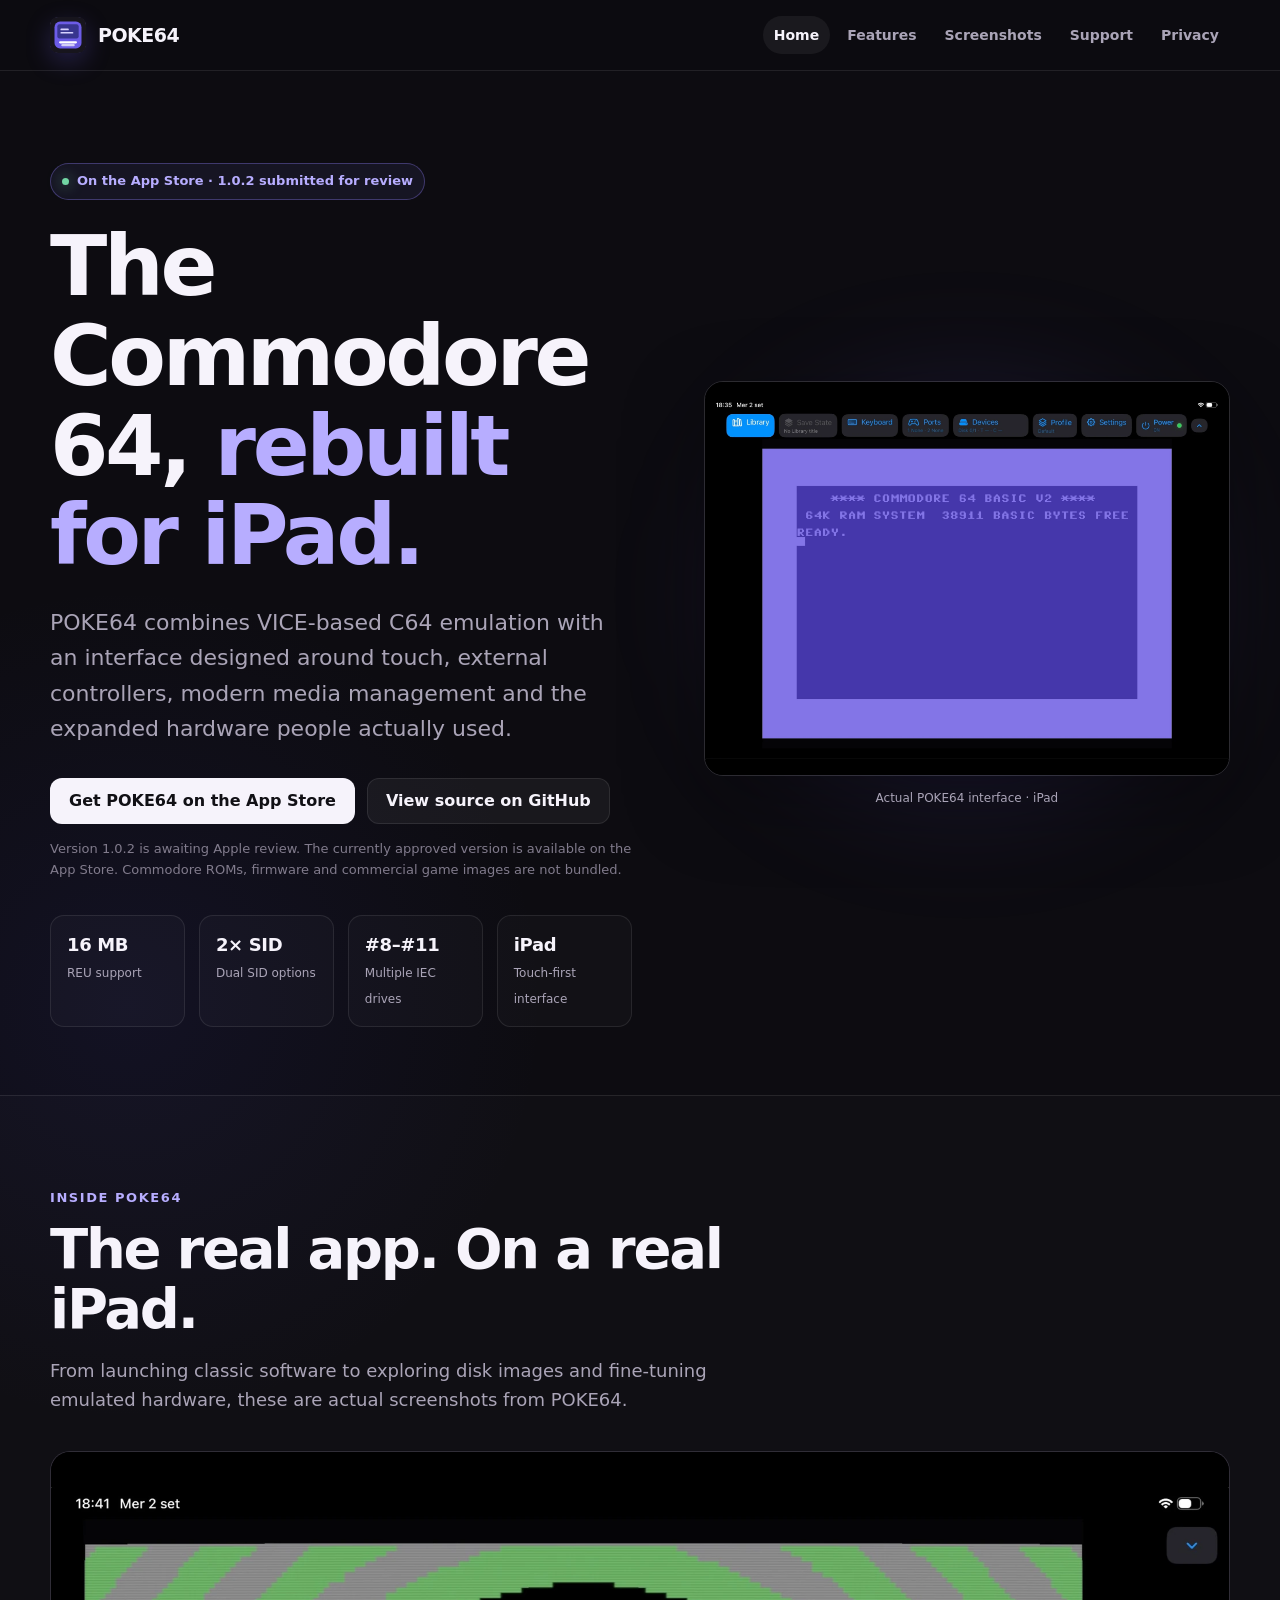
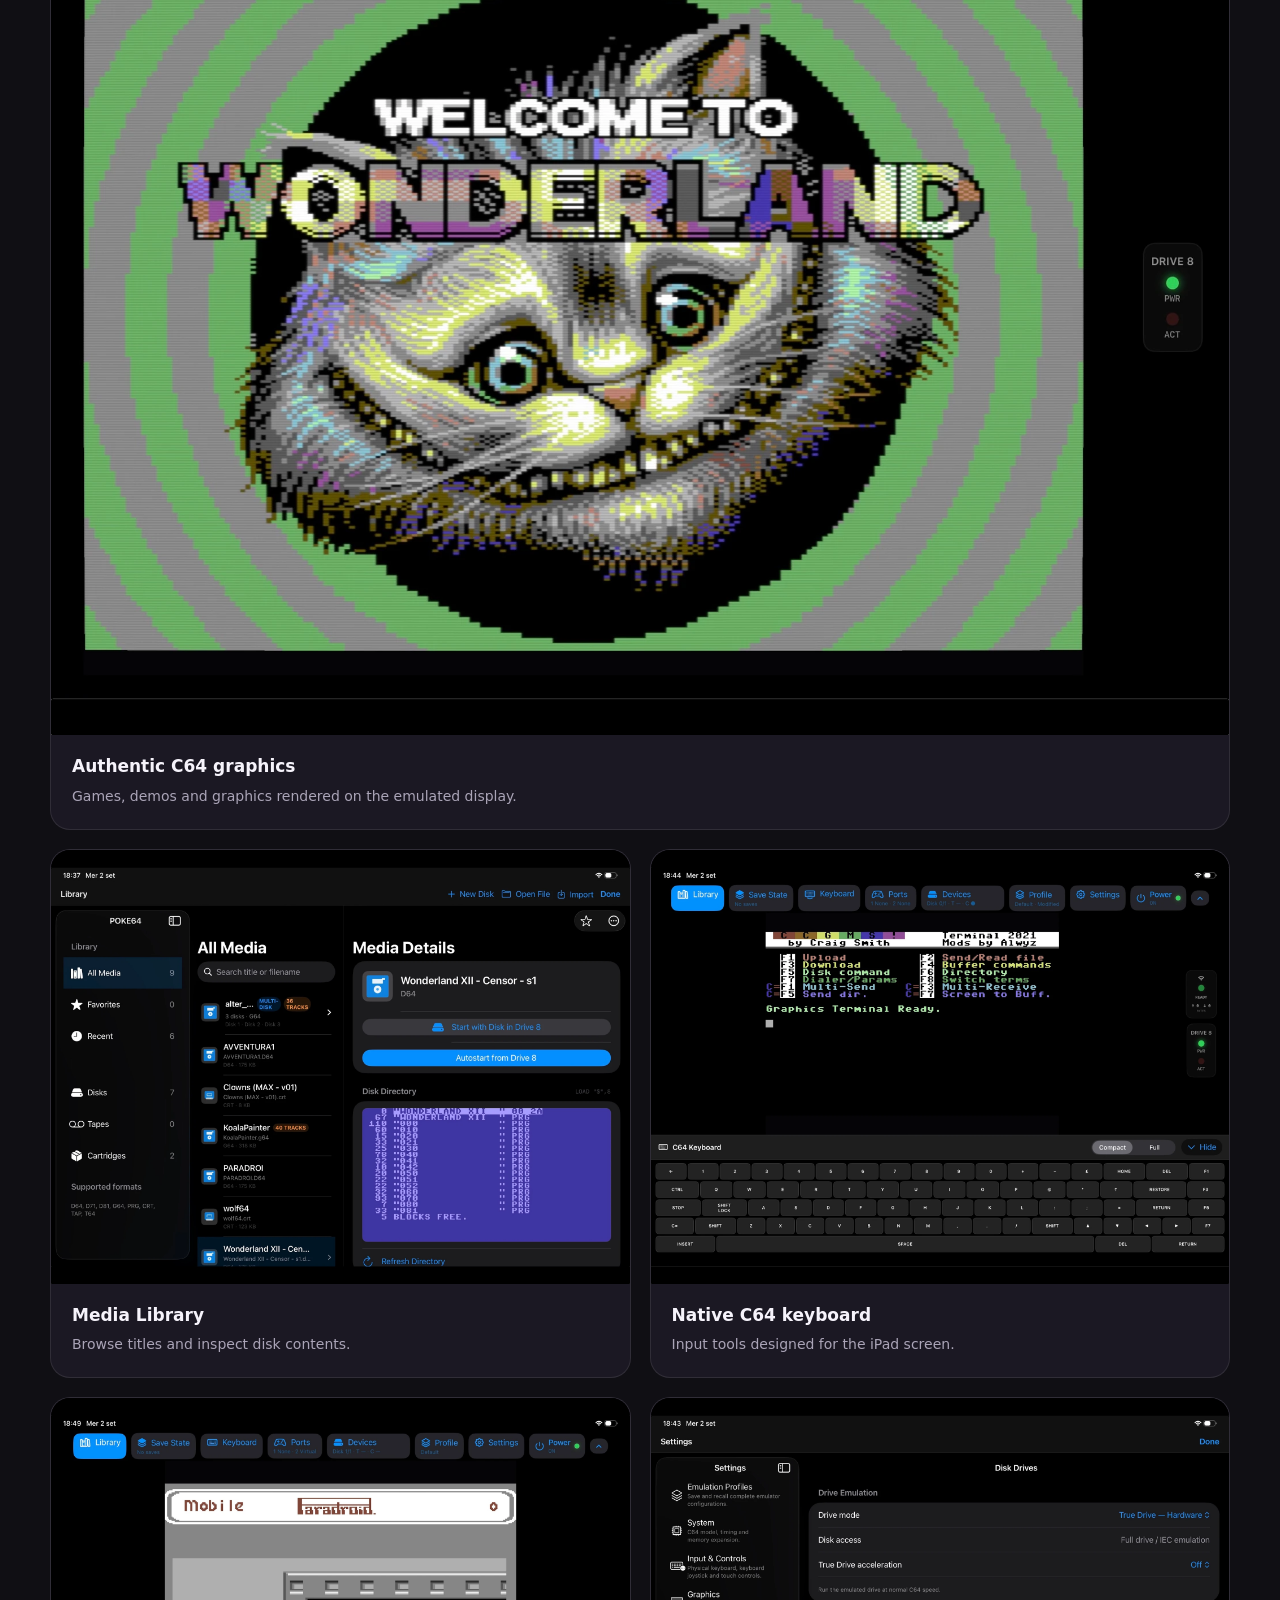
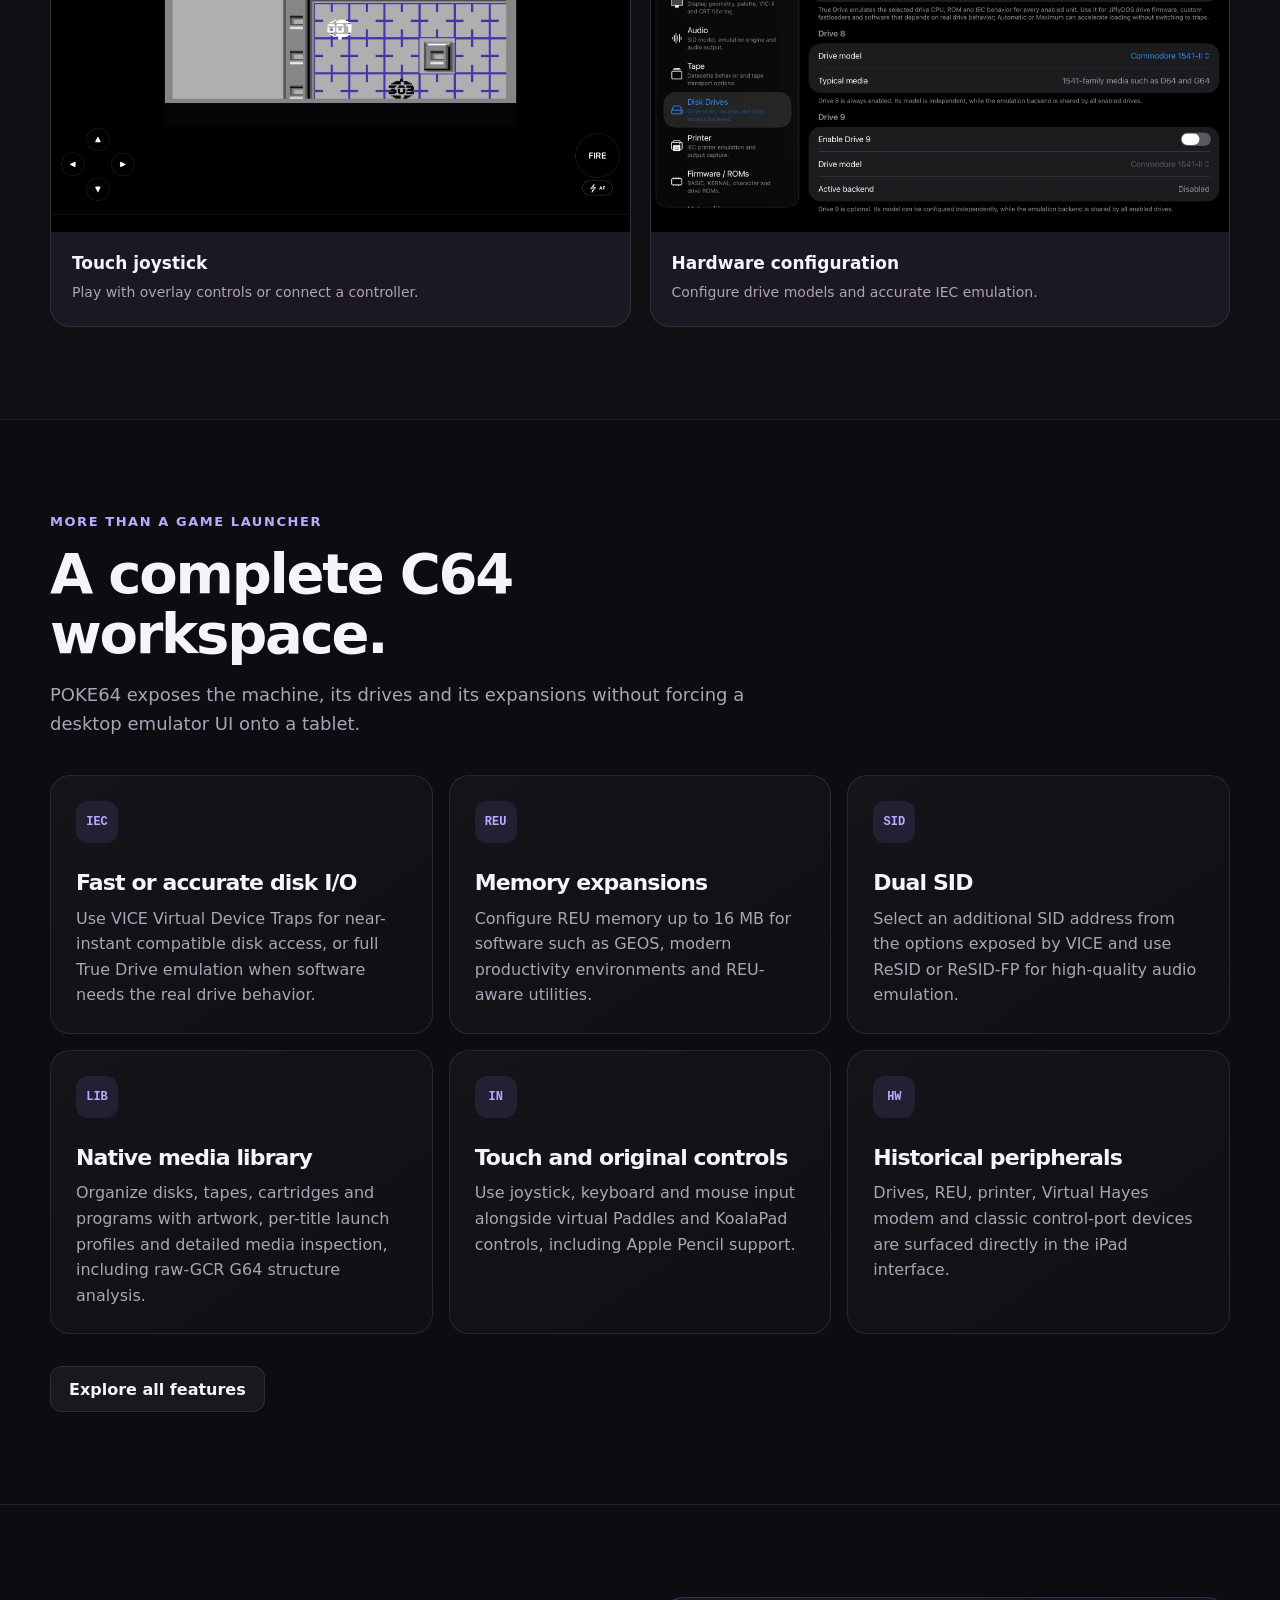
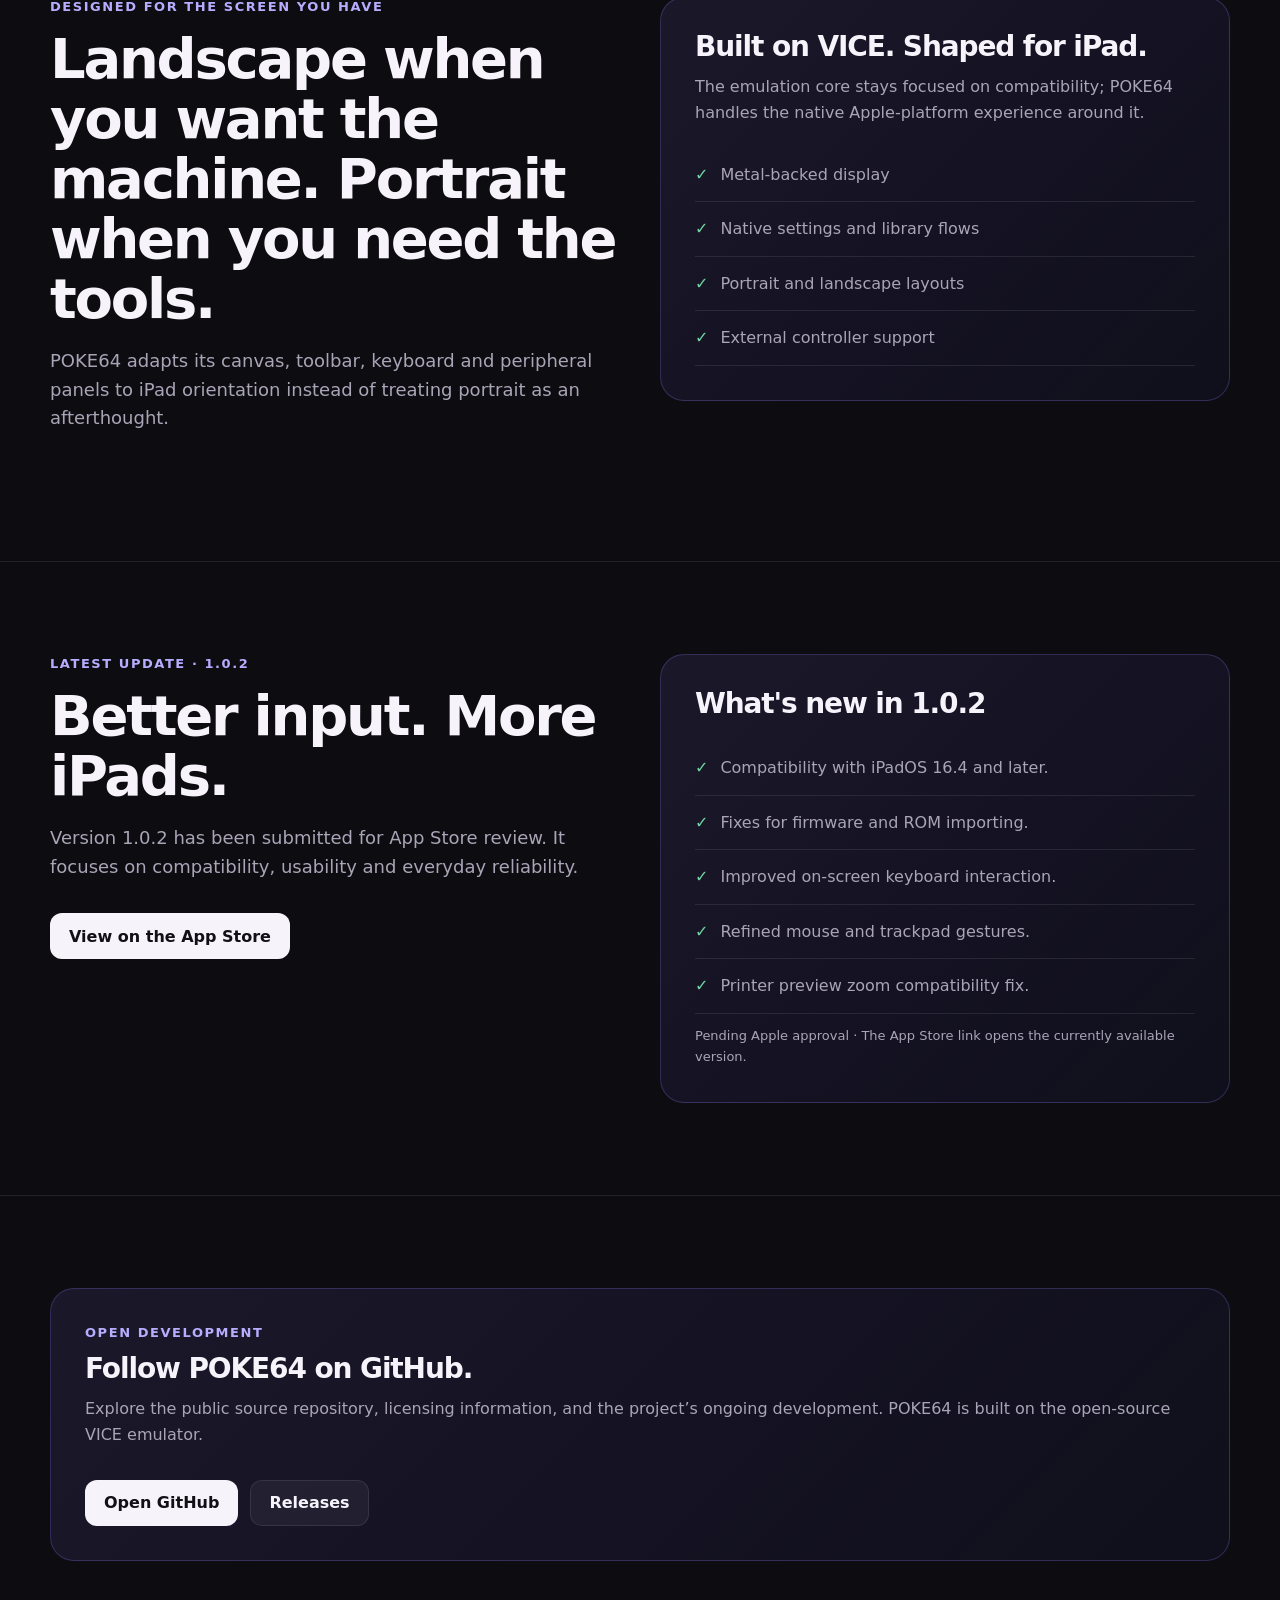
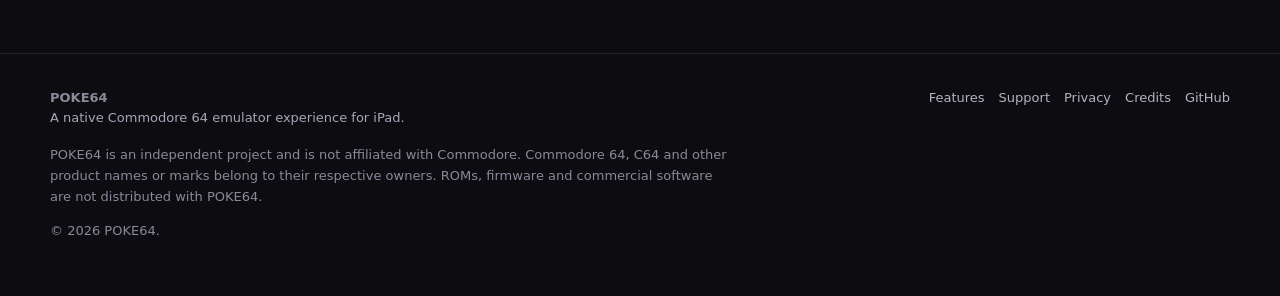
==== commit 13f992e5: "website: fix header icon and screenshot proportions" ====
--- a/index.html
+++ b/index.html
@@ -19,7 +19,7 @@
   <header class="site-header">
     <div class="shell header-inner">
       <a class="brand" href="index.html" aria-label="POKE64 home">
-        <span class="brand-mark" aria-hidden="true">P64</span>
+        <span class="brand-mark" aria-hidden="true"><img src="assets/img/favicon.svg" alt=""></span>
         <span class="brand-word">POKE64</span>
       </a>
       <nav class="nav" aria-label="Primary navigation"><a href="index.html" data-nav="home">Home</a><a href="features.html" data-nav="features">Features</a><a href="index.html#screenshots">Screenshots</a><a href="support.html" data-nav="support">Support</a><a href="privacy.html" data-nav="privacy">Privacy</a></nav>
--- a/assets/css/main.css
+++ b/assets/css/main.css
@@ -229,7 +229,7 @@
 .mono { font-family: ui-monospace, SFMono-Regular, Menlo, Consolas, monospace; }
 .muted { color: var(--muted); }
 
-@media (max-width: 900px) {
+@media (max-width: 1100px) {
   .hero { padding-top: 64px; }
   .hero-grid, .split { grid-template-columns: 1fr; }
   .hero-grid { gap: 36px; }
@@ -261,21 +261,53 @@
 }
 
 /* Real POKE64 screenshots and release information */
-.hero-shot { position: relative; z-index: 1; margin: 0; width: 100%; }
-.hero-shot img { width: 100%; height: auto; border-radius: 19px; border: 1px solid rgba(255,255,255,.13); box-shadow: var(--shadow); }
+.hero-shot {
+  position: relative;
+  z-index: 1;
+  margin: 0;
+  width: 100%;
+  max-width: 760px;
+}
+.hero-shot img {
+  width: 100%;
+  height: auto;
+  display: block;
+  border-radius: 19px;
+  border: 1px solid rgba(255,255,255,.13);
+  box-shadow: var(--shadow);
+}
 .hero-shot figcaption { color: var(--muted); font-size: 12px; text-align: center; margin-top: 13px; }
 .showcase { background: rgba(255,255,255,.012); }
 .showcase-grid { display: grid; grid-template-columns: repeat(2,minmax(0,1fr)); gap: 19px; }
-.showcase-item { margin: 0; min-width: 0; overflow: hidden; background: var(--panel); border: 1px solid var(--line); border-radius: 20px; }
+.showcase-item {
+  margin: 0;
+  min-width: 0;
+  overflow: hidden;
+  background: var(--panel);
+  border: 1px solid var(--line);
+  border-radius: 20px;
+}
 .showcase-wide { grid-column: 1 / -1; }
-.showcase-item img { width: 100%; height: auto; aspect-ratio: 4/3; object-fit: cover; object-position: center; background: #08070b; }
-.showcase-wide img { max-height: 560px; object-fit: contain; }
+.showcase-item img {
+  width: 100%;
+  height: auto;
+  display: block;
+  aspect-ratio: auto;
+  object-fit: contain;
+  object-position: center;
+  background: #08070b;
+}
+.showcase-wide img {
+  max-height: none;
+}
 .showcase-item figcaption { padding: 18px 21px 22px; display: flex; flex-direction: column; gap: 4px; }
 .showcase-item figcaption strong { font-size: 17px; }
 .showcase-item figcaption span { color: var(--muted); font-size: 14px; }
 .release-status { font-size: 13px; }
-@media (max-width: 620px) {
+@media (max-width: 860px) {
   .showcase-grid { grid-template-columns: 1fr; }
   .showcase-wide { grid-column: auto; }
+}
+@media (max-width: 620px) {
   .hero-shot img { border-radius: 12px; }
 }
